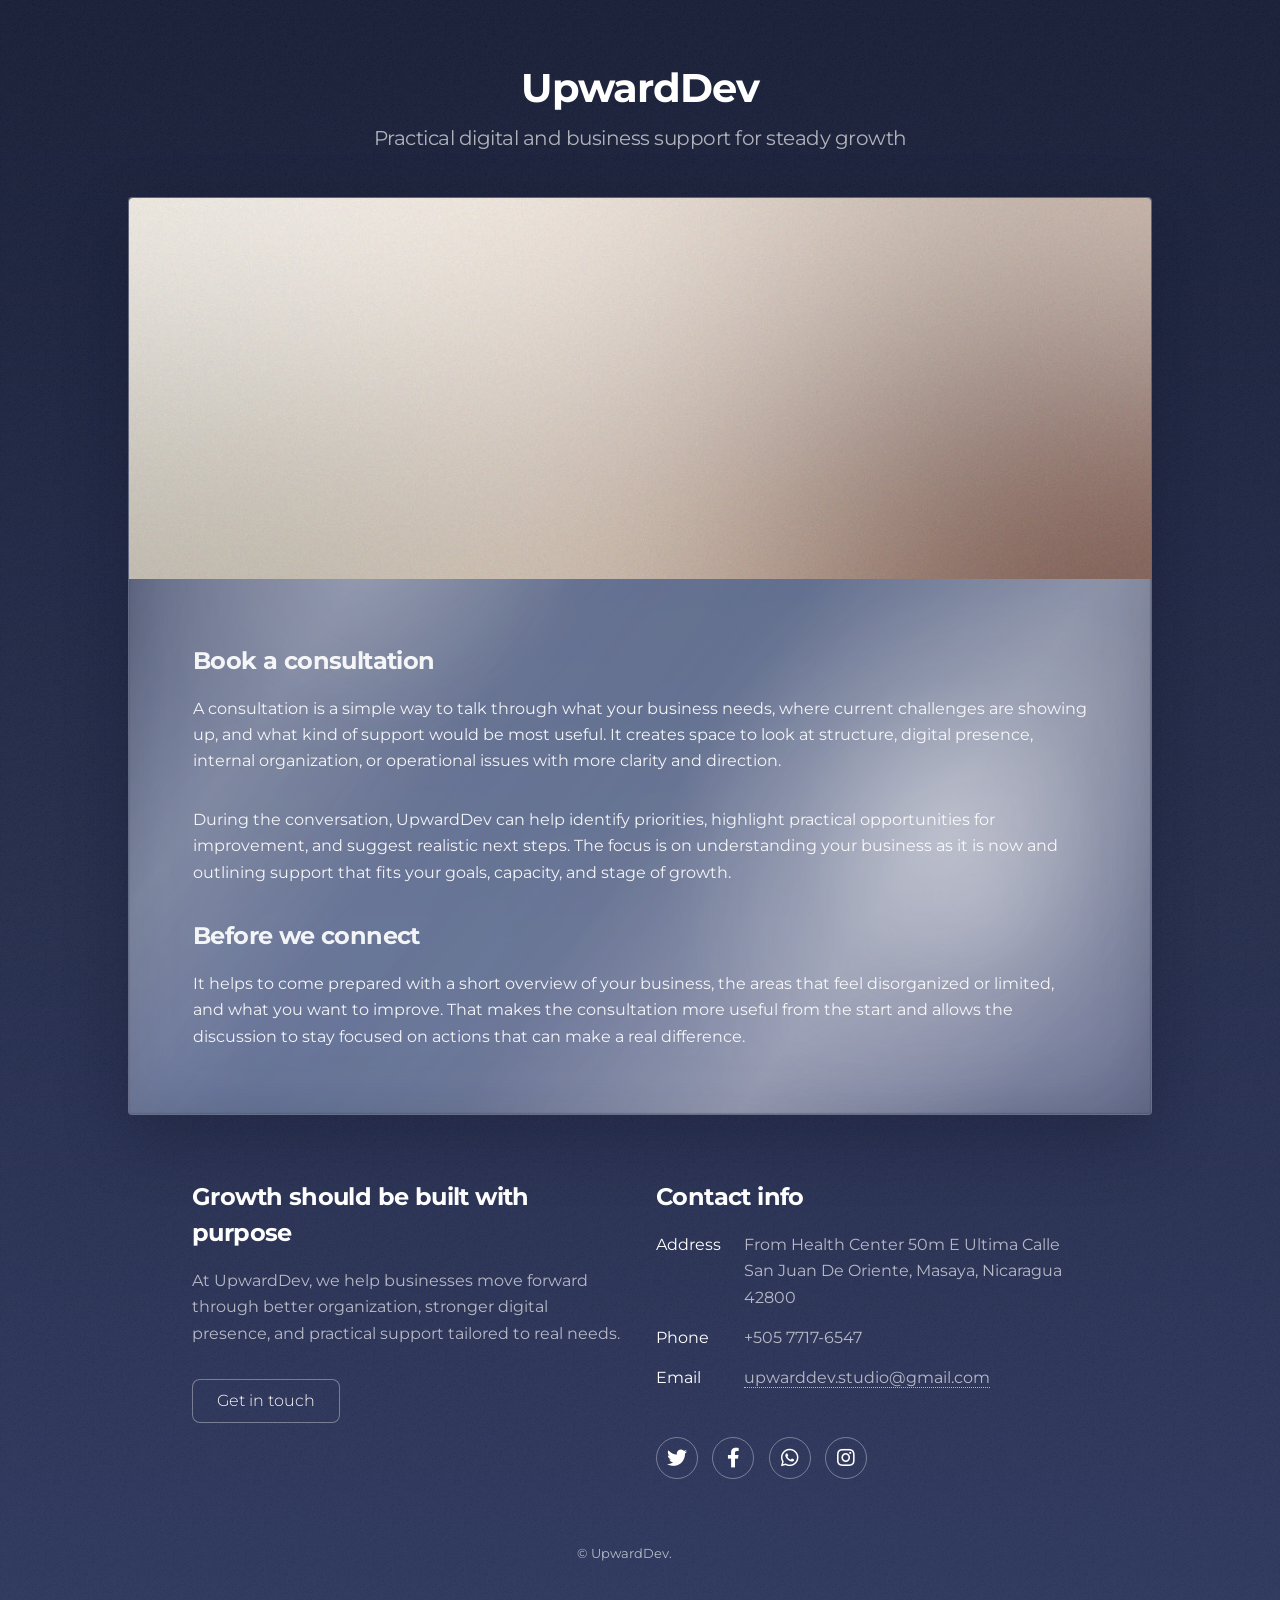
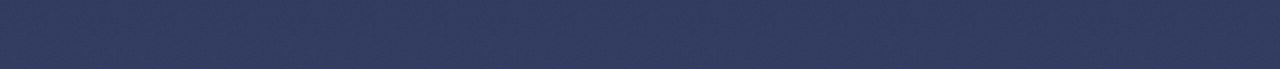
==== book-a-consultation.html @ eb5d8077 "Buttons" ====
<!DOCTYPE HTML>
<!--
	Stellar by HTML5 UP
	html5up.net | @ajlkn
	Free for personal and commercial use under the CCA 3.0 license (html5up.net/license)
-->
<html>
	<head>
		<title>Book A Consultation | UpwardDev</title>
		<meta charset="utf-8" />
		<meta name="viewport" content="width=device-width, initial-scale=1, user-scalable=no" />
		<link rel="preconnect" href="https://fonts.googleapis.com" />
		<link rel="preconnect" href="https://fonts.gstatic.com" crossorigin />
		<link href="https://fonts.googleapis.com/css2?family=Montserrat:wght@400;700&display=swap" rel="stylesheet" />
		<link rel="stylesheet" href="assets/css/main.css" />
		<noscript><link rel="stylesheet" href="assets/css/noscript.css" /></noscript>
	</head>
	<body class="is-preload">

		<!-- Wrapper -->
			<div id="wrapper">

				<!-- Header -->
					<header id="header">
						<h1>UpwardDev</h1>
						<p>Practical digital and business support for steady growth</p>
					</header>

				<!-- Main -->
					<div id="main">

						<!-- Content -->
							<section id="content" class="main">
								<span class="image main"><img src="images/pic04.jpg" alt="" /></span>
								<h2>Book a consultation</h2>
								<p>A consultation is a simple way to talk through what your business needs, where current challenges are showing up, and what kind of support would be most useful. It creates space to look at structure, digital presence, internal organization, or operational issues with more clarity and direction.</p>
								<p>During the conversation, UpwardDev can help identify priorities, highlight practical opportunities for improvement, and suggest realistic next steps. The focus is on understanding your business as it is now and outlining support that fits your goals, capacity, and stage of growth.</p>
								<h2>Before we connect</h2>
								<p>It helps to come prepared with a short overview of your business, the areas that feel disorganized or limited, and what you want to improve. That makes the consultation more useful from the start and allows the discussion to stay focused on actions that can make a real difference.</p>
							</section>

					</div>

				<!-- Footer -->
					<footer id="footer">
						<section>
							<h2>Growth should be built with purpose</h2>
							<p>At UpwardDev, we help businesses move forward through better organization, stronger digital presence, and practical support tailored to real needs.</p>
							<ul class="actions">
								<li><a href="mailto:upwarddev.studio@gmail.com?body=Hi%2C%20I%20am%20interested%20in%20getting%20help%20from%20you.%20Can%20you%20give%20me%20more%20information%2C%20so%20we%20can%20schedule%20a%20meeting%3F" class="button">Get in touch</a></li>
							</ul>
						</section>
						<section>
							<h2>Contact info</h2>
							<dl class="alt">
								<dt>Address</dt>
								<dd>From Health Center 50m E Ultima Calle San Juan De Oriente, Masaya, Nicaragua 42800</dd>
								<dt>Phone</dt>
								<dd>+505 7717-6547</dd>
								<dt>Email</dt>
								<dd><a href="mailto:upwarddev.studio@gmail.com">upwarddev.studio@gmail.com</a></dd>
							</dl>
							<ul class="icons">
								<li><a href="#" class="icon brands fa-twitter alt"><span class="label">Twitter</span></a></li>
								<li><a href="https://www.facebook.com/profile.php?id=61580762204802" class="icon brands fa-facebook-f alt"><span class="label">Facebook</span></a></li>
								<li><a href="https://wa.me/50577176547" class="icon brands fa-whatsapp alt"><span class="label">WhatsApp</span></a></li>
								<li><a href="#" class="icon brands fa-instagram alt"><span class="label">Instagram</span></a></li>
							</ul>
						</section>
						<p class="copyright">&copy; UpwardDev.</p>
					</footer>

			</div>

		<!-- Scripts -->
			<script src="assets/js/jquery.min.js"></script>
			<script src="assets/js/jquery.scrollex.min.js"></script>
			<script src="assets/js/jquery.scrolly.min.js"></script>
			<script src="assets/js/browser.min.js"></script>
			<script src="assets/js/breakpoints.min.js"></script>
			<script src="assets/js/util.js"></script>
			<script src="assets/js/main.js"></script>

	</body>
</html>
---- assets/css/main.css ----
@import url(fontawesome-all.min.css);
@import 'https://fonts.googleapis.com/css?family=Source+Sans+Pro:300,400';

/*
	Stellar by HTML5 UP
	html5up.net | @ajlkn
	Free for personal and commercial use under the CCA 3.0 license (html5up.net/license)
*/

html, body, div, span, applet, object,
iframe, h1, h2, h3, h4, h5, h6, p, blockquote,
pre, a, abbr, acronym, address, big, cite,
code, del, dfn, em, img, ins, kbd, q, s, samp,
small, strike, strong, sub, sup, tt, var, b,
u, i, center, dl, dt, dd, ol, ul, li, fieldset,
form, label, legend, table, caption, tbody,
tfoot, thead, tr, th, td, article, aside,
canvas, details, embed, figure, figcaption,
footer, header, hgroup, menu, nav, output, ruby,
section, summary, time, mark, audio, video {
	margin: 0;
	padding: 0;
	border: 0;
	font-size: 100%;
	font: inherit;
	vertical-align: baseline;}

article, aside, details, figcaption, figure,
footer, header, hgroup, menu, nav, section {
	display: block;}

body {
	line-height: 1;
}

ol, ul {
	list-style: none;
}

blockquote, q {
	quotes: none;
}

	blockquote:before, blockquote:after, q:before, q:after {
		content: '';
		content: none;
	}

table {
	border-collapse: collapse;
	border-spacing: 0;
}

body {
	-webkit-text-size-adjust: none;
}

mark {
	background-color: transparent;
	color: inherit;
}

input::-moz-focus-inner {
	border: 0;
	padding: 0;
}

input, select, textarea {
	-moz-appearance: none;
	-webkit-appearance: none;
	-ms-appearance: none;
	appearance: none;
}

/* Basic */

	@-ms-viewport {
		width: device-width;
	}

	body {
		-ms-overflow-style: scrollbar;
	}

	@media screen and (max-width: 480px) {

		html, body {
			min-width: 320px;
		}

	}

	html {
		box-sizing: border-box;
	}

	*, *:before, *:after {
		box-sizing: inherit;
	}

	body {
		background-color: #1A1F36;
		background-image: -moz-linear-gradient(rgba(0, 0, 0, 0.02), rgba(0, 0, 0, 0.02)), url("images/overlay.png"), -moz-linear-gradient(180deg, #1A1F36 0%, #313a61 100%);
		background-image: -webkit-linear-gradient(rgba(0, 0, 0, 0.02), rgba(0, 0, 0, 0.02)), url("images/overlay.png"), -webkit-linear-gradient(180deg, #1A1F36 0%, #313a61 100%);
		background-image: -ms-linear-gradient(rgba(0, 0, 0, 0.02), rgba(0, 0, 0, 0.02)), url("images/overlay.png"), -ms-linear-gradient(180deg, #1A1F36 0%, #313a61 100%);
		background-image: linear-gradient(rgba(0, 0, 0, 0.02), rgba(0, 0, 0, 0.02)), url("images/overlay.png"), linear-gradient(180deg, #1A1F36 0%, #313a61 100%);
	}

		body.is-preload *, body.is-preload *:before, body.is-preload *:after {
			-moz-animation: none !important;
			-webkit-animation: none !important;
			-ms-animation: none !important;
			animation: none !important;
			-moz-transition: none !important;
			-webkit-transition: none !important;
			-ms-transition: none !important;
			transition: none !important;
		}

/* Type */

	body {
		background-color: #1A1F36;
		color: rgba(255, 255, 255, 0.65);
	}

	body, input, select, textarea {
		font-family: "Montserrat", Helvetica, sans-serif;
		font-size: 17pt;
		font-weight: 400;
		line-height: 1.65;
	}

		@media screen and (max-width: 1680px) {

			body, input, select, textarea {
				font-size: 14pt;
			}

		}

		@media screen and (max-width: 1280px) {

			body, input, select, textarea {
				font-size: 12pt;
			}

		}

		@media screen and (max-width: 360px) {

			body, input, select, textarea {
				font-size: 11pt;
			}

		}

	a {
		-moz-transition: color 0.2s ease, border-bottom 0.2s ease;
		-webkit-transition: color 0.2s ease, border-bottom 0.2s ease;
		-ms-transition: color 0.2s ease, border-bottom 0.2s ease;
		transition: color 0.2s ease, border-bottom 0.2s ease;
		text-decoration: none;
		border-bottom: dotted 1px;
		color: inherit;
	}

		a:hover {
			border-bottom-color: transparent;
		}

	strong, b {
		font-weight: 700;
	}

	em, i {
		font-style: italic;
	}

	p {
		margin: 0 0 2em 0;
	}

		p.content {
			-moz-columns: 20em 2;
			-webkit-columns: 20em 2;
			-ms-columns: 20em 2;
			columns: 20em 2;
			-moz-column-gap: 2em;
			-webkit-column-gap: 2em;
			-ms-column-gap: 2em;
			column-gap: 2em;
			text-align: justify;
		}

	h1, h2, h3, h4, h5, h6 {
		font-weight: 700;
		line-height: 1.5;
		margin: 0 0 0.7em 0;
		letter-spacing: -0.025em;
	}

		h1 a, h2 a, h3 a, h4 a, h5 a, h6 a {
			color: inherit;
			text-decoration: none;
		}

	h1 {
		font-size: 2.5em;
		line-height: 1.2;
	}

	h2 {
		font-size: 1.5em;
	}

	h3 {
		font-size: 1.25em;
	}

	h4 {
		font-size: 1.1em;
	}

	h5 {
		font-size: 0.9em;
	}

	h6 {
		font-size: 0.7em;
	}

	@media screen and (max-width: 736px) {

		h1 {
			font-size: 2em;
		}

	}

	sub {
		font-size: 0.8em;
		position: relative;
		top: 0.5em;
	}

	sup {
		font-size: 0.8em;
		position: relative;
		top: -0.5em;
	}

	blockquote {
		border-left: solid 4px;
		font-style: italic;
		margin: 0 0 2em 0;
		padding: 0.5em 0 0.5em 2em;
	}

	code {
		border-radius: 8px;
		border: solid 1px;
		font-family: "Courier New", monospace;
		font-size: 0.9em;
		margin: 0 0.25em;
		padding: 0.25em 0.65em;
	}

	pre {
		-webkit-overflow-scrolling: touch;
		font-family: "Courier New", monospace;
		font-size: 0.9em;
		margin: 0 0 2em 0;
	}

		pre code {
			display: block;
			line-height: 1.75;
			padding: 1em 1.5em;
			overflow-x: auto;
		}

	hr {
		border: 0;
		border-bottom: solid 1px;
		margin: 2em 0;
	}

		hr.major {
			margin: 3em 0;
		}

	.align-left {
		text-align: left;
	}

	.align-center {
		text-align: center;
	}

	.align-right {
		text-align: right;
	}

	input, select, textarea {
		color: #ffffff;
	}

	a:hover {
		color: #ffffff;
	}

	strong, b {
		color: #ffffff;
	}

	h1, h2, h3, h4, h5, h6 {
		color: #ffffff;
	}

	blockquote {
		border-left-color: rgba(255, 255, 255, 0.35);
	}

	code {
		background: rgba(255, 255, 255, 0.075);
		border-color: rgba(255, 255, 255, 0.35);
	}

	hr {
		border-bottom-color: rgba(255, 255, 255, 0.35);
	}

/* Row */

	.row {
		display: flex;
		flex-wrap: wrap;
		box-sizing: border-box;
		align-items: stretch;
	}

		.row > * {
			box-sizing: border-box;
		}

		.row.gtr-uniform > * > :last-child {
			margin-bottom: 0;
		}

		.row.aln-left {
			justify-content: flex-start;
		}

		.row.aln-center {
			justify-content: center;
		}

		.row.aln-right {
			justify-content: flex-end;
		}

		.row.aln-top {
			align-items: flex-start;
		}

		.row.aln-middle {
			align-items: center;
		}

		.row.aln-bottom {
			align-items: flex-end;
		}

		.row > .imp {
			order: -1;
		}

		.row > .col-1 {
			width: 8.33333%;
		}

		.row > .off-1 {
			margin-left: 8.33333%;
		}

		.row > .col-2 {
			width: 16.66667%;
		}

		.row > .off-2 {
			margin-left: 16.66667%;
		}

		.row > .col-3 {
			width: 25%;
		}

		.row > .off-3 {
			margin-left: 25%;
		}

		.row > .col-4 {
			width: 33.33333%;
		}

		.row > .off-4 {
			margin-left: 33.33333%;
		}

		.row > .col-5 {
			width: 41.66667%;
		}

		.row > .off-5 {
			margin-left: 41.66667%;
		}

		.row > .col-6 {
			width: 50%;
		}

		.row > .off-6 {
			margin-left: 50%;
		}

		.row > .col-7 {
			width: 58.33333%;
		}

		.row > .off-7 {
			margin-left: 58.33333%;
		}

		.row > .col-8 {
			width: 66.66667%;
		}

		.row > .off-8 {
			margin-left: 66.66667%;
		}

		.row > .col-9 {
			width: 75%;
		}

		.row > .off-9 {
			margin-left: 75%;
		}

		.row > .col-10 {
			width: 83.33333%;
		}

		.row > .off-10 {
			margin-left: 83.33333%;
		}

		.row > .col-11 {
			width: 91.66667%;
		}

		.row > .off-11 {
			margin-left: 91.66667%;
		}

		.row > .col-12 {
			width: 100%;
		}

		.row > .off-12 {
			margin-left: 100%;
		}

		.row.gtr-0 {
			margin-top: 0;
			margin-left: 0em;
		}

			.row.gtr-0 > * {
				padding: 0 0 0 0em;
			}

			.row.gtr-0.gtr-uniform {
				margin-top: 0em;
			}

				.row.gtr-0.gtr-uniform > * {
					padding-top: 0em;
				}

		.row.gtr-25 {
			margin-top: 0;
			margin-left: -0.375em;
		}

			.row.gtr-25 > * {
				padding: 0 0 0 0.375em;
			}

			.row.gtr-25.gtr-uniform {
				margin-top: -0.375em;
			}

				.row.gtr-25.gtr-uniform > * {
					padding-top: 0.375em;
				}

		.row.gtr-50 {
			margin-top: 0;
			margin-left: -0.75em;
		}

			.row.gtr-50 > * {
				padding: 0 0 0 0.75em;
			}

			.row.gtr-50.gtr-uniform {
				margin-top: -0.75em;
			}

				.row.gtr-50.gtr-uniform > * {
					padding-top: 0.75em;
				}

		.row {
			margin-top: 0;
			margin-left: -1.5em;
		}

			.row > * {
				padding: 0 0 0 1.5em;
			}

			.row.gtr-uniform {
				margin-top: -1.5em;
			}

				.row.gtr-uniform > * {
					padding-top: 1.5em;
				}

		.row.gtr-150 {
			margin-top: 0;
			margin-left: -2.25em;
		}

			.row.gtr-150 > * {
				padding: 0 0 0 2.25em;
			}

			.row.gtr-150.gtr-uniform {
				margin-top: -2.25em;
			}

				.row.gtr-150.gtr-uniform > * {
					padding-top: 2.25em;
				}

		.row.gtr-200 {
			margin-top: 0;
			margin-left: -3em;
		}

			.row.gtr-200 > * {
				padding: 0 0 0 3em;
			}

			.row.gtr-200.gtr-uniform {
				margin-top: -3em;
			}

				.row.gtr-200.gtr-uniform > * {
					padding-top: 3em;
				}

		@media screen and (max-width: 1680px) {

			.row {
				display: flex;
				flex-wrap: wrap;
				box-sizing: border-box;
				align-items: stretch;
			}

				.row > * {
					box-sizing: border-box;
				}

				.row.gtr-uniform > * > :last-child {
					margin-bottom: 0;
				}

				.row.aln-left {
					justify-content: flex-start;
				}

				.row.aln-center {
					justify-content: center;
				}

				.row.aln-right {
					justify-content: flex-end;
				}

				.row.aln-top {
					align-items: flex-start;
				}

				.row.aln-middle {
					align-items: center;
				}

				.row.aln-bottom {
					align-items: flex-end;
				}

				.row > .imp-xlarge {
					order: -1;
				}

				.row > .col-1-xlarge {
					width: 8.33333%;
				}

				.row > .off-1-xlarge {
					margin-left: 8.33333%;
				}

				.row > .col-2-xlarge {
					width: 16.66667%;
				}

				.row > .off-2-xlarge {
					margin-left: 16.66667%;
				}

				.row > .col-3-xlarge {
					width: 25%;
				}

				.row > .off-3-xlarge {
					margin-left: 25%;
				}

				.row > .col-4-xlarge {
					width: 33.33333%;
				}

				.row > .off-4-xlarge {
					margin-left: 33.33333%;
				}

				.row > .col-5-xlarge {
					width: 41.66667%;
				}

				.row > .off-5-xlarge {
					margin-left: 41.66667%;
				}

				.row > .col-6-xlarge {
					width: 50%;
				}

				.row > .off-6-xlarge {
					margin-left: 50%;
				}

				.row > .col-7-xlarge {
					width: 58.33333%;
				}

				.row > .off-7-xlarge {
					margin-left: 58.33333%;
				}

				.row > .col-8-xlarge {
					width: 66.66667%;
				}

				.row > .off-8-xlarge {
					margin-left: 66.66667%;
				}

				.row > .col-9-xlarge {
					width: 75%;
				}

				.row > .off-9-xlarge {
					margin-left: 75%;
				}

				.row > .col-10-xlarge {
					width: 83.33333%;
				}

				.row > .off-10-xlarge {
					margin-left: 83.33333%;
				}

				.row > .col-11-xlarge {
					width: 91.66667%;
				}

				.row > .off-11-xlarge {
					margin-left: 91.66667%;
				}

				.row > .col-12-xlarge {
					width: 100%;
				}

				.row > .off-12-xlarge {
					margin-left: 100%;
				}

				.row.gtr-0 {
					margin-top: 0;
					margin-left: 0em;
				}

					.row.gtr-0 > * {
						padding: 0 0 0 0em;
					}

					.row.gtr-0.gtr-uniform {
						margin-top: 0em;
					}

						.row.gtr-0.gtr-uniform > * {
							padding-top: 0em;
						}

				.row.gtr-25 {
					margin-top: 0;
					margin-left: -0.375em;
				}

					.row.gtr-25 > * {
						padding: 0 0 0 0.375em;
					}

					.row.gtr-25.gtr-uniform {
						margin-top: -0.375em;
					}

						.row.gtr-25.gtr-uniform > * {
							padding-top: 0.375em;
						}

				.row.gtr-50 {
					margin-top: 0;
					margin-left: -0.75em;
				}

					.row.gtr-50 > * {
						padding: 0 0 0 0.75em;
					}

					.row.gtr-50.gtr-uniform {
						margin-top: -0.75em;
					}

						.row.gtr-50.gtr-uniform > * {
							padding-top: 0.75em;
						}

				.row {
					margin-top: 0;
					margin-left: -1.5em;
				}

					.row > * {
						padding: 0 0 0 1.5em;
					}

					.row.gtr-uniform {
						margin-top: -1.5em;
					}

						.row.gtr-uniform > * {
							padding-top: 1.5em;
						}

				.row.gtr-150 {
					margin-top: 0;
					margin-left: -2.25em;
				}

					.row.gtr-150 > * {
						padding: 0 0 0 2.25em;
					}

					.row.gtr-150.gtr-uniform {
						margin-top: -2.25em;
					}

						.row.gtr-150.gtr-uniform > * {
							padding-top: 2.25em;
						}

				.row.gtr-200 {
					margin-top: 0;
					margin-left: -3em;
				}

					.row.gtr-200 > * {
						padding: 0 0 0 3em;
					}

					.row.gtr-200.gtr-uniform {
						margin-top: -3em;
					}

						.row.gtr-200.gtr-uniform > * {
							padding-top: 3em;
						}

		}

		@media screen and (max-width: 1280px) {

			.row {
				display: flex;
				flex-wrap: wrap;
				box-sizing: border-box;
				align-items: stretch;
			}

				.row > * {
					box-sizing: border-box;
				}

				.row.gtr-uniform > * > :last-child {
					margin-bottom: 0;
				}

				.row.aln-left {
					justify-content: flex-start;
				}

				.row.aln-center {
					justify-content: center;
				}

				.row.aln-right {
					justify-content: flex-end;
				}

				.row.aln-top {
					align-items: flex-start;
				}

				.row.aln-middle {
					align-items: center;
				}

				.row.aln-bottom {
					align-items: flex-end;
				}

				.row > .imp-large {
					order: -1;
				}

				.row > .col-1-large {
					width: 8.33333%;
				}

				.row > .off-1-large {
					margin-left: 8.33333%;
				}

				.row > .col-2-large {
					width: 16.66667%;
				}

				.row > .off-2-large {
					margin-left: 16.66667%;
				}

				.row > .col-3-large {
					width: 25%;
				}

				.row > .off-3-large {
					margin-left: 25%;
				}

				.row > .col-4-large {
					width: 33.33333%;
				}

				.row > .off-4-large {
					margin-left: 33.33333%;
				}

				.row > .col-5-large {
					width: 41.66667%;
				}

				.row > .off-5-large {
					margin-left: 41.66667%;
				}

				.row > .col-6-large {
					width: 50%;
				}

				.row > .off-6-large {
					margin-left: 50%;
				}

				.row > .col-7-large {
					width: 58.33333%;
				}

				.row > .off-7-large {
					margin-left: 58.33333%;
				}

				.row > .col-8-large {
					width: 66.66667%;
				}

				.row > .off-8-large {
					margin-left: 66.66667%;
				}

				.row > .col-9-large {
					width: 75%;
				}

				.row > .off-9-large {
					margin-left: 75%;
				}

				.row > .col-10-large {
					width: 83.33333%;
				}

				.row > .off-10-large {
					margin-left: 83.33333%;
				}

				.row > .col-11-large {
					width: 91.66667%;
				}

				.row > .off-11-large {
					margin-left: 91.66667%;
				}

				.row > .col-12-large {
					width: 100%;
				}

				.row > .off-12-large {
					margin-left: 100%;
				}

				.row.gtr-0 {
					margin-top: 0;
					margin-left: 0em;
				}

					.row.gtr-0 > * {
						padding: 0 0 0 0em;
					}

					.row.gtr-0.gtr-uniform {
						margin-top: 0em;
					}

						.row.gtr-0.gtr-uniform > * {
							padding-top: 0em;
						}

				.row.gtr-25 {
					margin-top: 0;
					margin-left: -0.375em;
				}

					.row.gtr-25 > * {
						padding: 0 0 0 0.375em;
					}

					.row.gtr-25.gtr-uniform {
						margin-top: -0.375em;
					}

						.row.gtr-25.gtr-uniform > * {
							padding-top: 0.375em;
						}

				.row.gtr-50 {
					margin-top: 0;
					margin-left: -0.75em;
				}

					.row.gtr-50 > * {
						padding: 0 0 0 0.75em;
					}

					.row.gtr-50.gtr-uniform {
						margin-top: -0.75em;
					}

						.row.gtr-50.gtr-uniform > * {
							padding-top: 0.75em;
						}

				.row {
					margin-top: 0;
					margin-left: -1.5em;
				}

					.row > * {
						padding: 0 0 0 1.5em;
					}

					.row.gtr-uniform {
						margin-top: -1.5em;
					}

						.row.gtr-uniform > * {
							padding-top: 1.5em;
						}

				.row.gtr-150 {
					margin-top: 0;
					margin-left: -2.25em;
				}

					.row.gtr-150 > * {
						padding: 0 0 0 2.25em;
					}

					.row.gtr-150.gtr-uniform {
						margin-top: -2.25em;
					}

						.row.gtr-150.gtr-uniform > * {
							padding-top: 2.25em;
						}

				.row.gtr-200 {
					margin-top: 0;
					margin-left: -3em;
				}

					.row.gtr-200 > * {
						padding: 0 0 0 3em;
					}

					.row.gtr-200.gtr-uniform {
						margin-top: -3em;
					}

						.row.gtr-200.gtr-uniform > * {
							padding-top: 3em;
						}

		}

		@media screen and (max-width: 980px) {

			.row {
				display: flex;
				flex-wrap: wrap;
				box-sizing: border-box;
				align-items: stretch;
			}

				.row > * {
					box-sizing: border-box;
				}

				.row.gtr-uniform > * > :last-child {
					margin-bottom: 0;
				}

				.row.aln-left {
					justify-content: flex-start;
				}

				.row.aln-center {
					justify-content: center;
				}

				.row.aln-right {
					justify-content: flex-end;
				}

				.row.aln-top {
					align-items: flex-start;
				}

				.row.aln-middle {
					align-items: center;
				}

				.row.aln-bottom {
					align-items: flex-end;
				}

				.row > .imp-medium {
					order: -1;
				}

				.row > .col-1-medium {
					width: 8.33333%;
				}

				.row > .off-1-medium {
					margin-left: 8.33333%;
				}

				.row > .col-2-medium {
					width: 16.66667%;
				}

				.row > .off-2-medium {
					margin-left: 16.66667%;
				}

				.row > .col-3-medium {
					width: 25%;
				}

				.row > .off-3-medium {
					margin-left: 25%;
				}

				.row > .col-4-medium {
					width: 33.33333%;
				}

				.row > .off-4-medium {
					margin-left: 33.33333%;
				}

				.row > .col-5-medium {
					width: 41.66667%;
				}

				.row > .off-5-medium {
					margin-left: 41.66667%;
				}

				.row > .col-6-medium {
					width: 50%;
				}

				.row > .off-6-medium {
					margin-left: 50%;
				}

				.row > .col-7-medium {
					width: 58.33333%;
				}

				.row > .off-7-medium {
					margin-left: 58.33333%;
				}

				.row > .col-8-medium {
					width: 66.66667%;
				}

				.row > .off-8-medium {
					margin-left: 66.66667%;
				}

				.row > .col-9-medium {
					width: 75%;
				}

				.row > .off-9-medium {
					margin-left: 75%;
				}

				.row > .col-10-medium {
					width: 83.33333%;
				}

				.row > .off-10-medium {
					margin-left: 83.33333%;
				}

				.row > .col-11-medium {
					width: 91.66667%;
				}

				.row > .off-11-medium {
					margin-left: 91.66667%;
				}

				.row > .col-12-medium {
					width: 100%;
				}

				.row > .off-12-medium {
					margin-left: 100%;
				}

				.row.gtr-0 {
					margin-top: 0;
					margin-left: 0em;
				}

					.row.gtr-0 > * {
						padding: 0 0 0 0em;
					}

					.row.gtr-0.gtr-uniform {
						margin-top: 0em;
					}

						.row.gtr-0.gtr-uniform > * {
							padding-top: 0em;
						}

				.row.gtr-25 {
					margin-top: 0;
					margin-left: -0.375em;
				}

					.row.gtr-25 > * {
						padding: 0 0 0 0.375em;
					}

					.row.gtr-25.gtr-uniform {
						margin-top: -0.375em;
					}

						.row.gtr-25.gtr-uniform > * {
							padding-top: 0.375em;
						}

				.row.gtr-50 {
					margin-top: 0;
					margin-left: -0.75em;
				}

					.row.gtr-50 > * {
						padding: 0 0 0 0.75em;
					}

					.row.gtr-50.gtr-uniform {
						margin-top: -0.75em;
					}

						.row.gtr-50.gtr-uniform > * {
							padding-top: 0.75em;
						}

				.row {
					margin-top: 0;
					margin-left: -1.5em;
				}

					.row > * {
						padding: 0 0 0 1.5em;
					}

					.row.gtr-uniform {
						margin-top: -1.5em;
					}

						.row.gtr-uniform > * {
							padding-top: 1.5em;
						}

				.row.gtr-150 {
					margin-top: 0;
					margin-left: -2.25em;
				}

					.row.gtr-150 > * {
						padding: 0 0 0 2.25em;
					}

					.row.gtr-150.gtr-uniform {
						margin-top: -2.25em;
					}

						.row.gtr-150.gtr-uniform > * {
							padding-top: 2.25em;
						}

				.row.gtr-200 {
					margin-top: 0;
					margin-left: -3em;
				}

					.row.gtr-200 > * {
						padding: 0 0 0 3em;
					}

					.row.gtr-200.gtr-uniform {
						margin-top: -3em;
					}

						.row.gtr-200.gtr-uniform > * {
							padding-top: 3em;
						}

		}

		@media screen and (max-width: 736px) {

			.row {
				display: flex;
				flex-wrap: wrap;
				box-sizing: border-box;
				align-items: stretch;
			}

				.row > * {
					box-sizing: border-box;
				}

				.row.gtr-uniform > * > :last-child {
					margin-bottom: 0;
				}

				.row.aln-left {
					justify-content: flex-start;
				}

				.row.aln-center {
					justify-content: center;
				}

				.row.aln-right {
					justify-content: flex-end;
				}

				.row.aln-top {
					align-items: flex-start;
				}

				.row.aln-middle {
					align-items: center;
				}

				.row.aln-bottom {
					align-items: flex-end;
				}

				.row > .imp-small {
					order: -1;
				}

				.row > .col-1-small {
					width: 8.33333%;
				}

				.row > .off-1-small {
					margin-left: 8.33333%;
				}

				.row > .col-2-small {
					width: 16.66667%;
				}

				.row > .off-2-small {
					margin-left: 16.66667%;
				}

				.row > .col-3-small {
					width: 25%;
				}

				.row > .off-3-small {
					margin-left: 25%;
				}

				.row > .col-4-small {
					width: 33.33333%;
				}

				.row > .off-4-small {
					margin-left: 33.33333%;
				}

				.row > .col-5-small {
					width: 41.66667%;
				}

				.row > .off-5-small {
					margin-left: 41.66667%;
				}

				.row > .col-6-small {
					width: 50%;
				}

				.row > .off-6-small {
					margin-left: 50%;
				}

				.row > .col-7-small {
					width: 58.33333%;
				}

				.row > .off-7-small {
					margin-left: 58.33333%;
				}

				.row > .col-8-small {
					width: 66.66667%;
				}

				.row > .off-8-small {
					margin-left: 66.66667%;
				}

				.row > .col-9-small {
					width: 75%;
				}

				.row > .off-9-small {
					margin-left: 75%;
				}

				.row > .col-10-small {
					width: 83.33333%;
				}

				.row > .off-10-small {
					margin-left: 83.33333%;
				}

				.row > .col-11-small {
					width: 91.66667%;
				}

				.row > .off-11-small {
					margin-left: 91.66667%;
				}

				.row > .col-12-small {
					width: 100%;
				}

				.row > .off-12-small {
					margin-left: 100%;
				}

				.row.gtr-0 {
					margin-top: 0;
					margin-left: 0em;
				}

					.row.gtr-0 > * {
						padding: 0 0 0 0em;
					}

					.row.gtr-0.gtr-uniform {
						margin-top: 0em;
					}

						.row.gtr-0.gtr-uniform > * {
							padding-top: 0em;
						}

				.row.gtr-25 {
					margin-top: 0;
					margin-left: -0.25em;
				}

					.row.gtr-25 > * {
						padding: 0 0 0 0.25em;
					}

					.row.gtr-25.gtr-uniform {
						margin-top: -0.25em;
					}

						.row.gtr-25.gtr-uniform > * {
							padding-top: 0.25em;
						}

				.row.gtr-50 {
					margin-top: 0;
					margin-left: -0.5em;
				}

					.row.gtr-50 > * {
						padding: 0 0 0 0.5em;
					}

					.row.gtr-50.gtr-uniform {
						margin-top: -0.5em;
					}

						.row.gtr-50.gtr-uniform > * {
							padding-top: 0.5em;
						}

				.row {
					margin-top: 0;
					margin-left: -1em;
				}

					.row > * {
						padding: 0 0 0 1em;
					}

					.row.gtr-uniform {
						margin-top: -1em;
					}

						.row.gtr-uniform > * {
							padding-top: 1em;
						}

				.row.gtr-150 {
					margin-top: 0;
					margin-left: -1.5em;
				}

					.row.gtr-150 > * {
						padding: 0 0 0 1.5em;
					}

					.row.gtr-150.gtr-uniform {
						margin-top: -1.5em;
					}

						.row.gtr-150.gtr-uniform > * {
							padding-top: 1.5em;
						}

				.row.gtr-200 {
					margin-top: 0;
					margin-left: -2em;
				}

					.row.gtr-200 > * {
						padding: 0 0 0 2em;
					}

					.row.gtr-200.gtr-uniform {
						margin-top: -2em;
					}

						.row.gtr-200.gtr-uniform > * {
							padding-top: 2em;
						}

		}

		@media screen and (max-width: 480px) {

			.row {
				display: flex;
				flex-wrap: wrap;
				box-sizing: border-box;
				align-items: stretch;
			}

				.row > * {
					box-sizing: border-box;
				}

				.row.gtr-uniform > * > :last-child {
					margin-bottom: 0;
				}

				.row.aln-left {
					justify-content: flex-start;
				}

				.row.aln-center {
					justify-content: center;
				}

				.row.aln-right {
					justify-content: flex-end;
				}

				.row.aln-top {
					align-items: flex-start;
				}

				.row.aln-middle {
					align-items: center;
				}

				.row.aln-bottom {
					align-items: flex-end;
				}

				.row > .imp-xsmall {
					order: -1;
				}

				.row > .col-1-xsmall {
					width: 8.33333%;
				}

				.row > .off-1-xsmall {
					margin-left: 8.33333%;
				}

				.row > .col-2-xsmall {
					width: 16.66667%;
				}

				.row > .off-2-xsmall {
					margin-left: 16.66667%;
				}

				.row > .col-3-xsmall {
					width: 25%;
				}

				.row > .off-3-xsmall {
					margin-left: 25%;
				}

				.row > .col-4-xsmall {
					width: 33.33333%;
				}

				.row > .off-4-xsmall {
					margin-left: 33.33333%;
				}

				.row > .col-5-xsmall {
					width: 41.66667%;
				}

				.row > .off-5-xsmall {
					margin-left: 41.66667%;
				}

				.row > .col-6-xsmall {
					width: 50%;
				}

				.row > .off-6-xsmall {
					margin-left: 50%;
				}

				.row > .col-7-xsmall {
					width: 58.33333%;
				}

				.row > .off-7-xsmall {
					margin-left: 58.33333%;
				}

				.row > .col-8-xsmall {
					width: 66.66667%;
				}

				.row > .off-8-xsmall {
					margin-left: 66.66667%;
				}

				.row > .col-9-xsmall {
					width: 75%;
				}

				.row > .off-9-xsmall {
					margin-left: 75%;
				}

				.row > .col-10-xsmall {
					width: 83.33333%;
				}

				.row > .off-10-xsmall {
					margin-left: 83.33333%;
				}

				.row > .col-11-xsmall {
					width: 91.66667%;
				}

				.row > .off-11-xsmall {
					margin-left: 91.66667%;
				}

				.row > .col-12-xsmall {
					width: 100%;
				}

				.row > .off-12-xsmall {
					margin-left: 100%;
				}

				.row.gtr-0 {
					margin-top: 0;
					margin-left: 0em;
				}

					.row.gtr-0 > * {
						padding: 0 0 0 0em;
					}

					.row.gtr-0.gtr-uniform {
						margin-top: 0em;
					}

						.row.gtr-0.gtr-uniform > * {
							padding-top: 0em;
						}

				.row.gtr-25 {
					margin-top: 0;
					margin-left: -0.3125em;
				}

					.row.gtr-25 > * {
						padding: 0 0 0 0.3125em;
					}

					.row.gtr-25.gtr-uniform {
						margin-top: -0.3125em;
					}

						.row.gtr-25.gtr-uniform > * {
							padding-top: 0.3125em;
						}

				.row.gtr-50 {
					margin-top: 0;
					margin-left: -0.625em;
				}

					.row.gtr-50 > * {
						padding: 0 0 0 0.625em;
					}

					.row.gtr-50.gtr-uniform {
						margin-top: -0.625em;
					}

						.row.gtr-50.gtr-uniform > * {
							padding-top: 0.625em;
						}

				.row {
					margin-top: 0;
					margin-left: -1.25em;
				}

					.row > * {
						padding: 0 0 0 1.25em;
					}

					.row.gtr-uniform {
						margin-top: -1.25em;
					}

						.row.gtr-uniform > * {
							padding-top: 1.25em;
						}

				.row.gtr-150 {
					margin-top: 0;
					margin-left: -1.875em;
				}

					.row.gtr-150 > * {
						padding: 0 0 0 1.875em;
					}

					.row.gtr-150.gtr-uniform {
						margin-top: -1.875em;
					}

						.row.gtr-150.gtr-uniform > * {
							padding-top: 1.875em;
						}

				.row.gtr-200 {
					margin-top: 0;
					margin-left: -2.5em;
				}

					.row.gtr-200 > * {
						padding: 0 0 0 2.5em;
					}

					.row.gtr-200.gtr-uniform {
						margin-top: -2.5em;
					}

						.row.gtr-200.gtr-uniform > * {
							padding-top: 2.5em;
						}

		}

/* Box */

	.box {
		border-radius: 8px;
		border: solid;
		margin-bottom: 2em;
		padding: 1.5em;
	}

		.box > :last-child,
		.box > :last-child > :last-child,
		.box > :last-child > :last-child > :last-child {
			margin-bottom: 0;
		}

		.box.alt {
			border: 0;
			border-radius: 0;
			padding: 0;
		}

	.box {
		border-color: rgba(255, 255, 255, 0.35);
	}

/* Button */

	input[type="submit"],
	input[type="reset"],
	input[type="button"],
	button,
	.button {
		-moz-appearance: none;
		-webkit-appearance: none;
		-ms-appearance: none;
		appearance: none;
		-moz-transition: background-color 0.2s ease-in-out, color 0.2s ease-in-out;
		-webkit-transition: background-color 0.2s ease-in-out, color 0.2s ease-in-out;
		-ms-transition: background-color 0.2s ease-in-out, color 0.2s ease-in-out;
		transition: background-color 0.2s ease-in-out, color 0.2s ease-in-out;
		border-radius: 8px;
		border: 0;
		cursor: pointer;
		display: inline-block;
		font-weight: 300;
		height: 2.75em;
		line-height: 2.75em;
		min-width: 9.25em;
		padding: 0 1.5em;
		text-align: center;
		text-decoration: none;
		white-space: nowrap;
	}

		input[type="submit"].icon,
		input[type="reset"].icon,
		input[type="button"].icon,
		button.icon,
		.button.icon {
			padding-left: 1.35em;
		}

			input[type="submit"].icon:before,
			input[type="reset"].icon:before,
			input[type="button"].icon:before,
			button.icon:before,
			.button.icon:before {
				margin-right: 0.5em;
			}

		input[type="submit"].fit,
		input[type="reset"].fit,
		input[type="button"].fit,
		button.fit,
		.button.fit {
			width: 100%;
		}

		input[type="submit"].small,
		input[type="reset"].small,
		input[type="button"].small,
		button.small,
		.button.small {
			font-size: 0.8em;
		}

		input[type="submit"].large,
		input[type="reset"].large,
		input[type="button"].large,
		button.large,
		.button.large {
			font-size: 1.35em;
		}

		input[type="submit"].disabled, input[type="submit"]:disabled,
		input[type="reset"].disabled,
		input[type="reset"]:disabled,
		input[type="button"].disabled,
		input[type="button"]:disabled,
		button.disabled,
		button:disabled,
		.button.disabled,
		.button:disabled {
			pointer-events: none;
			opacity: 0.25;
		}

		@media screen and (max-width: 736px) {

			input[type="submit"],
			input[type="reset"],
			input[type="button"],
			button,
			.button {
				min-width: 0;
			}

		}

	input[type="submit"],
	input[type="reset"],
	input[type="button"],
	button,
	.button {
		background-color: transparent;
		box-shadow: inset 0 0 0 1px rgba(255, 255, 255, 0.35);
		color: #ffffff !important;
	}

		input[type="submit"]:hover,
		input[type="reset"]:hover,
		input[type="button"]:hover,
		button:hover,
		.button:hover {
			background-color: rgba(255, 255, 255, 0.075);
		}

		input[type="submit"]:active,
		input[type="reset"]:active,
		input[type="button"]:active,
		button:active,
		.button:active {
			background-color: rgba(255, 255, 255, 0.2);
		}

		input[type="submit"].icon:before,
		input[type="reset"].icon:before,
		input[type="button"].icon:before,
		button.icon:before,
		.button.icon:before {
			color: rgba(255, 255, 255, 0.5);
		}

		input[type="submit"].primary,
		input[type="reset"].primary,
		input[type="button"].primary,
		button.primary,
		.button.primary {
			background-color: #8cc9f0;
			color: #ffffff !important;
			box-shadow: none;
		}

			input[type="submit"].primary:hover,
			input[type="reset"].primary:hover,
			input[type="button"].primary:hover,
			button.primary:hover,
			.button.primary:hover {
				background-color: #9acff2;
			}

			input[type="submit"].primary:active,
			input[type="reset"].primary:active,
			input[type="button"].primary:active,
			button.primary:active,
			.button.primary:active {
				background-color: #7ec3ee;
			}

			input[type="submit"].primary.icon:before,
			input[type="reset"].primary.icon:before,
			input[type="button"].primary.icon:before,
			button.primary.icon:before,
			.button.primary.icon:before {
				color: #ffffff !important;
			}

/* Form */

	form {
		margin: 0 0 2em 0;
	}

	label {
		display: block;
		font-size: 0.9em;
		font-weight: 400;
		margin: 0 0 1em 0;
	}

	input[type="text"],
	input[type="password"],
	input[type="email"],
	select,
	textarea {
		-moz-appearance: none;
		-webkit-appearance: none;
		-ms-appearance: none;
		appearance: none;
		border-radius: 8px;
		border: solid 1px;
		color: inherit;
		display: block;
		outline: 0;
		padding: 0 1em;
		text-decoration: none;
		width: 100%;
	}

		input[type="text"]:invalid,
		input[type="password"]:invalid,
		input[type="email"]:invalid,
		select:invalid,
		textarea:invalid {
			box-shadow: none;
		}

	select {
		background-size: 1.25rem;
		background-repeat: no-repeat;
		background-position: calc(100% - 1rem) center;
		height: 2.75em;
		padding-right: 2.75em;
		text-overflow: ellipsis;
	}

		select:focus::-ms-value {
			background-color: transparent;
		}

		select::-ms-expand {
			display: none;
		}

	input[type="text"],
	input[type="password"],
	input[type="email"],
	select {
		height: 2.75em;
	}

	textarea {
		padding: 0.75em 1em;
	}

	input[type="checkbox"],
	input[type="radio"] {
		-moz-appearance: none;
		-webkit-appearance: none;
		-ms-appearance: none;
		appearance: none;
		display: block;
		float: left;
		margin-right: -2em;
		opacity: 0;
		width: 1em;
		z-index: -1;
	}

		input[type="checkbox"] + label,
		input[type="radio"] + label {
			text-decoration: none;
			cursor: pointer;
			display: inline-block;
			font-size: 1em;
			font-weight: 300;
			padding-left: 2.4em;
			padding-right: 0.75em;
			position: relative;
		}

			input[type="checkbox"] + label:before,
			input[type="radio"] + label:before {
				-moz-osx-font-smoothing: grayscale;
				-webkit-font-smoothing: antialiased;
				display: inline-block;
				font-style: normal;
				font-variant: normal;
				text-rendering: auto;
				line-height: 1;
				text-transform: none !important;
				font-family: 'Font Awesome 5 Free';
				font-weight: 900;
			}

			input[type="checkbox"] + label:before,
			input[type="radio"] + label:before {
				border-radius: 8px;
				border: solid 1px;
				content: '';
				display: inline-block;
				font-size: 0.8em;
				height: 2.0625em;
				left: 0;
				line-height: 2.0625em;
				position: absolute;
				text-align: center;
				top: 0;
				width: 2.0625em;
			}

		input[type="checkbox"]:checked + label:before,
		input[type="radio"]:checked + label:before {
			content: '\f00c';
		}

	input[type="checkbox"] + label:before {
		border-radius: 8px;
	}

	input[type="radio"] + label:before {
		border-radius: 100%;
	}

	::-webkit-input-placeholder {
		opacity: 1.0;
	}

	:-moz-placeholder {
		opacity: 1.0;
	}

	::-moz-placeholder {
		opacity: 1.0;
	}

	:-ms-input-placeholder {
		opacity: 1.0;
	}

	label {
		color: #ffffff;
	}

	input[type="text"],
	input[type="password"],
	input[type="email"],
	select,
	textarea {
		background-color: rgba(255, 255, 255, 0.075);
		border-color: rgba(255, 255, 255, 0.35);
	}

		input[type="text"]:focus,
		input[type="password"]:focus,
		input[type="email"]:focus,
		select:focus,
		textarea:focus {
			border-color: #8cc9f0;
			box-shadow: 0 0 0 1px #8cc9f0;
		}

	select {
		background-image: url("data:image/svg+xml;charset=utf8,%3Csvg xmlns='http://www.w3.org/2000/svg' width='40' height='40' preserveAspectRatio='none' viewBox='0 0 40 40'%3E%3Cpath d='M9.4,12.3l10.4,10.4l10.4-10.4c0.2-0.2,0.5-0.4,0.9-0.4c0.3,0,0.6,0.1,0.9,0.4l3.3,3.3c0.2,0.2,0.4,0.5,0.4,0.9 c0,0.4-0.1,0.6-0.4,0.9L20.7,31.9c-0.2,0.2-0.5,0.4-0.9,0.4c-0.3,0-0.6-0.1-0.9-0.4L4.3,17.3c-0.2-0.2-0.4-0.5-0.4-0.9 c0-0.4,0.1-0.6,0.4-0.9l3.3-3.3c0.2-0.2,0.5-0.4,0.9-0.4S9.1,12.1,9.4,12.3z' fill='rgba(255, 255, 255, 0.35)' /%3E%3C/svg%3E");
	}

		select option {
			color: #ffffff;
			background: #935d8c;
		}

	input[type="checkbox"] + label,
	input[type="radio"] + label {
		color: rgba(255, 255, 255, 0.65);
	}

		input[type="checkbox"] + label:before,
		input[type="radio"] + label:before {
			background: rgba(255, 255, 255, 0.075);
			border-color: rgba(255, 255, 255, 0.35);
		}

	input[type="checkbox"]:checked + label:before,
	input[type="radio"]:checked + label:before {
		background-color: #ffffff;
		border-color: #ffffff;
		color: #935d8c;
	}

	input[type="checkbox"]:focus + label:before,
	input[type="radio"]:focus + label:before {
		border-color: #8cc9f0;
		box-shadow: 0 0 0 1px #8cc9f0;
	}

	::-webkit-input-placeholder {
		color: rgba(255, 255, 255, 0.5) !important;
	}

	:-moz-placeholder {
		color: rgba(255, 255, 255, 0.5) !important;
	}

	::-moz-placeholder {
		color: rgba(255, 255, 255, 0.5) !important;
	}

	:-ms-input-placeholder {
		color: rgba(255, 255, 255, 0.5) !important;
	}

	.formerize-placeholder {
		color: rgba(255, 255, 255, 0.5) !important;
	}

/* Icon */

	.icon {
		text-decoration: none;
		-moz-transition: background-color 0.2s ease-in-out, color 0.2s ease-in-out;
		-webkit-transition: background-color 0.2s ease-in-out, color 0.2s ease-in-out;
		-ms-transition: background-color 0.2s ease-in-out, color 0.2s ease-in-out;
		transition: background-color 0.2s ease-in-out, color 0.2s ease-in-out;
		border-bottom: none;
		position: relative;
	}

		.icon:before {
			-moz-osx-font-smoothing: grayscale;
			-webkit-font-smoothing: antialiased;
			display: inline-block;
			font-style: normal;
			font-variant: normal;
			text-rendering: auto;
			line-height: 1;
			text-transform: none !important;
			font-family: 'Font Awesome 5 Free';
			font-weight: 400;
		}

		.icon > .label {
			display: none;
		}

		.icon:before {
			line-height: solid;
		}

		.icon.solid:before {
			font-weight: 900;
		}

		.icon.brands:before {
			font-family: 'Font Awesome 5 Brands';
		}

		.icon.major {
			border: solid 1px;
			display: inline-block;
			border-radius: 100%;
			padding: 0.65em;
			margin: 0 0 2em 0;
			cursor: default;
		}

			.icon.major:before {
				display: inline-block;
				font-size: 6.25rem;
				width: 2.25em;
				height: 2.25em;
				line-height: 2.2em;
				border-radius: 100%;
				border: solid 1px;
				text-align: center;
			}

		.icon.alt {
			display: inline-block;
			border: solid 1px;
			border-radius: 100%;
		}

			.icon.alt:before {
				display: block;
				font-size: 1.25em;
				width: 2em;
				height: 2em;
				text-align: center;
				line-height: 2em;
			}

		.icon.style1 {
			color: #efa8b0;
		}

		.icon.style2 {
			color: #c79cc8;
		}

		.icon.style3 {
			color: #a89cc8;
		}

		.icon.style4 {
			color: #9bb2e1;
		}

		.icon.style5 {
			color: #8cc9f0;
		}

		@media screen and (max-width: 1680px) {

			.icon.major:before {
				font-size: 5.5rem;
			}

		}

		@media screen and (max-width: 1280px) {

			.icon.major:before {
				font-size: 4.75rem;
			}

		}

		@media screen and (max-width: 736px) {

			.icon.major {
				margin: 0 0 1.5em 0;
				padding: 0.35em;
			}

				.icon.major:before {
					font-size: 3.5rem;
				}

		}

	.icon.major {
		border-color: rgba(255, 255, 255, 0.35);
	}

		.icon.major:before {
			border-color: rgba(255, 255, 255, 0.35);
		}

	.icon.alt {
		border-color: rgba(255, 255, 255, 0.35);
		color: #ffffff;
	}

		.icon.alt:hover {
			background-color: rgba(255, 255, 255, 0.075);
		}

		.icon.alt:active {
			background-color: rgba(255, 255, 255, 0.2);
		}

/* Image */

	.image {
		border-radius: 8px;
		border: 0;
		display: inline-block;
		position: relative;
	}

		.image img {
			border-radius: 8px;
			display: block;
		}

		.image.left, .image.right {
			max-width: 40%;
		}

			.image.left img, .image.right img {
				width: 100%;
			}

		.image.left {
			float: left;
			margin: 0 1.5em 1em 0;
			top: 0.25em;
		}

		.image.right {
			float: right;
			margin: 0 0 1em 1.5em;
			top: 0.25em;
		}

		.image.fit {
			display: block;
			margin: 0 0 2em 0;
			width: 100%;
		}

			.image.fit img {
				width: 100%;
			}

		.image.main {
			display: block;
			margin: 0 0 3em 0;
			width: 100%;
		}

			.image.main img {
				width: 100%;
			}

/* List */

	ol {
		list-style: decimal;
		margin: 0 0 2em 0;
		padding-left: 1.25em;
	}

		ol li {
			padding-left: 0.25em;
		}

	ul {
		list-style: disc;
		margin: 0 0 2em 0;
		padding-left: 1em;
	}

		ul li {
			padding-left: 0.5em;
		}

		ul.alt {
			list-style: none;
			padding-left: 0;
		}

			ul.alt li {
				border-top: solid 1px;
				padding: 0.5em 0;
			}

				ul.alt li:first-child {
					border-top: 0;
					padding-top: 0;
				}

	dl {
		margin: 0 0 2em 0;
	}

		dl dt {
			display: block;
			font-weight: 400;
			margin: 0 0 1em 0;
		}

		dl dd {
			margin-left: 2em;
		}

		dl.alt dt {
			display: block;
			width: 3em;
			margin: 0;
			clear: left;
			float: left;
		}

		dl.alt dd {
			margin: 0 0 0.85em 5.5em;
		}

		dl.alt:after {
			content: '';
			display: block;
			clear: both;
		}

	ul.alt li {
		border-top-color: rgba(255, 255, 255, 0.35);
	}

	dl dt {
		color: #ffffff;
	}

/* Actions */

	ul.actions {
		display: -moz-flex;
		display: -webkit-flex;
		display: -ms-flex;
		display: flex;
		cursor: default;
		list-style: none;
		margin-left: -1em;
		padding-left: 0;
	}

		ul.actions li {
			padding: 0 0 0 1em;
			vertical-align: middle;
		}

		ul.actions.special {
			-moz-justify-content: center;
			-webkit-justify-content: center;
			-ms-justify-content: center;
			justify-content: center;
			width: 100%;
			margin-left: 0;
		}

			ul.actions.special li:first-child {
				padding-left: 0;
			}

		ul.actions.stacked {
			-moz-flex-direction: column;
			-webkit-flex-direction: column;
			-ms-flex-direction: column;
			flex-direction: column;
			margin-left: 0;
		}

			ul.actions.stacked li {
				padding: 1.3em 0 0 0;
			}

				ul.actions.stacked li:first-child {
					padding-top: 0;
				}

		ul.actions.fit {
			width: calc(100% + 1em);
		}

			ul.actions.fit li {
				-moz-flex-grow: 1;
				-webkit-flex-grow: 1;
				-ms-flex-grow: 1;
				flex-grow: 1;
				-moz-flex-shrink: 1;
				-webkit-flex-shrink: 1;
				-ms-flex-shrink: 1;
				flex-shrink: 1;
				width: 100%;
			}

				ul.actions.fit li > * {
					width: 100%;
				}

			ul.actions.fit.stacked {
				width: 100%;
			}

		@media screen and (max-width: 480px) {

			ul.actions:not(.fixed) {
				-moz-flex-direction: column;
				-webkit-flex-direction: column;
				-ms-flex-direction: column;
				flex-direction: column;
				margin-left: 0;
				width: 100% !important;
			}

				ul.actions:not(.fixed) li {
					-moz-flex-grow: 1;
					-webkit-flex-grow: 1;
					-ms-flex-grow: 1;
					flex-grow: 1;
					-moz-flex-shrink: 1;
					-webkit-flex-shrink: 1;
					-ms-flex-shrink: 1;
					flex-shrink: 1;
					padding: 1em 0 0 0;
					text-align: center;
					width: 100%;
				}

					ul.actions:not(.fixed) li > * {
						width: 100%;
					}

					ul.actions:not(.fixed) li:first-child {
						padding-top: 0;
					}

					ul.actions:not(.fixed) li input[type="submit"],
					ul.actions:not(.fixed) li input[type="reset"],
					ul.actions:not(.fixed) li input[type="button"],
					ul.actions:not(.fixed) li button,
					ul.actions:not(.fixed) li .button {
						width: 100%;
					}

						ul.actions:not(.fixed) li input[type="submit"].icon:before,
						ul.actions:not(.fixed) li input[type="reset"].icon:before,
						ul.actions:not(.fixed) li input[type="button"].icon:before,
						ul.actions:not(.fixed) li button.icon:before,
						ul.actions:not(.fixed) li .button.icon:before {
							margin-left: -0.5rem;
						}

		}

/* Icons */

	ul.icons {
		cursor: default;
		list-style: none;
		padding-left: 0;
	}

		ul.icons li {
			display: inline-block;
			padding: 0 0.65em 0 0;
		}

			ul.icons li:last-child {
				padding-right: 0 !important;
			}

/* Section/Article */

	section.special, article.special {
		text-align: center;
	}

	header.major {
		margin-bottom: 3em;
	}

		header.major h2 {
			font-size: 2em;
		}

			header.major h2:after {
				display: block;
				content: '';
				width: 3.25em;
				height: 2px;
				margin: 0.7em 0 1em 0;
				border-radius: 2px;
			}

				section.special header.major h2:after, article.special header.major h2:after {
					margin-left: auto;
					margin-right: auto;
				}

		header.major p {
			font-size: 1.25em;
			letter-spacing: -0.025em;
		}

		header.major.special {
			text-align: center;
		}

			header.major.special h2:after {
				margin-left: auto;
				margin-right: auto;
			}

	footer.major {
		margin-top: 3em;
	}

	@media screen and (max-width: 736px) {

		header.major {
			margin-bottom: 0;
		}

			header.major h2 {
				font-size: 1.5em;
			}

			header.major p {
				font-size: 1em;
				letter-spacing: 0;
			}

				header.major p br {
					display: none;
				}

		footer.major {
			margin-top: 0;
		}

	}

	header.major h2:after {
		background-color: rgba(255, 255, 255, 0.35);
	}

/* Table */

	.table-wrapper {
		-webkit-overflow-scrolling: touch;
		overflow-x: auto;
	}

	table {
		margin: 0 0 2em 0;
		width: 100%;
	}

		table tbody tr {
			border: solid 1px;
			border-left: 0;
			border-right: 0;
		}

		table td {
			padding: 0.75em 0.75em;
		}

		table th {
			font-size: 0.9em;
			font-weight: 400;
			padding: 0 0.75em 0.75em 0.75em;
			text-align: left;
		}

		table thead {
			border-bottom: solid 2px;
		}

		table tfoot {
			border-top: solid 2px;
		}

		table.alt {
			border-collapse: separate;
		}

			table.alt tbody tr td {
				border: solid 1px;
				border-left-width: 0;
				border-top-width: 0;
			}

				table.alt tbody tr td:first-child {
					border-left-width: 1px;
				}

			table.alt tbody tr:first-child td {
				border-top-width: 1px;
			}

			table.alt thead {
				border-bottom: 0;
			}

			table.alt tfoot {
				border-top: 0;
			}

	table tbody tr {
		border-color: rgba(255, 255, 255, 0.35);
	}

		table tbody tr:nth-child(2n + 1) {
			background-color: rgba(255, 255, 255, 0.075);
		}

	table th {
		color: #ffffff;
	}

	table thead {
		border-bottom-color: rgba(255, 255, 255, 0.35);
	}

	table tfoot {
		border-top-color: rgba(255, 255, 255, 0.35);
	}

	table.alt tbody tr td {
		border-color: rgba(255, 255, 255, 0.35);
	}

/* Features */

	.features {
		display: -moz-flex;
		display: -webkit-flex;
		display: -ms-flex;
		display: flex;
		-moz-flex-wrap: wrap;
		-webkit-flex-wrap: wrap;
		-ms-flex-wrap: wrap;
		flex-wrap: wrap;
		-moz-justify-content: center;
		-webkit-justify-content: center;
		-ms-justify-content: center;
		justify-content: center;
		width: calc(100% + 2em);
		margin: 0 0 3em -2em;
		padding: 0;
		list-style: none;
	}

		.features li {
			width: calc(33.33333% - 2em);
			margin-left: 2em;
			margin-top: 3em;
			padding: 0;
		}

			.features li:nth-child(1), .features li:nth-child(2), .features li:nth-child(3) {
				margin-top: 0;
			}

			.features li > :last-child {
				margin-bottom: 0;
			}

		@media screen and (max-width: 980px) {

			.features li {
				width: calc(50% - 2em);
			}

				.features li:nth-child(3) {
					margin-top: 3em;
				}

		}

		@media screen and (max-width: 736px) {

			.features {
				width: 100%;
				margin: 0 0 2em 0;
			}

				.features li {
					width: 100%;
					margin-left: 0;
					margin-top: 2em;
				}

					.features li:nth-child(2), .features li:nth-child(3) {
						margin-top: 2em;
					}

		}

/* Statistics */

	.statistics {
		display: -moz-flex;
		display: -webkit-flex;
		display: -ms-flex;
		display: flex;
		width: 100%;
		margin: 0 0 3em 0;
		padding: 0;
		list-style: none;
		cursor: default;
	}

		.statistics li {
			-moz-flex: 1;
			-webkit-flex: 1;
			-ms-flex: 1;
			flex: 1;
			padding: 1.5em;
			color: #ffffff;
			text-align: center;
		}

			.statistics li.style1 {
				background-color: #efa8b0;
			}

			.statistics li.style2 {
				background-color: #c79cc8;
			}

			.statistics li.style3 {
				background-color: #a89cc8;
			}

			.statistics li.style4 {
				background-color: #9bb2e1;
			}

			.statistics li.style5 {
				background-color: #8cc9f0;
			}

			.statistics li strong, .statistics li b {
				display: block;
				font-size: 2em;
				line-height: 1.1;
				color: inherit !important;
				font-weight: 300;
				letter-spacing: -0.025em;
			}

			.statistics li:first-child {
				border-top-left-radius: 8px;
				border-bottom-left-radius: 8px;
			}

			.statistics li:last-child {
				border-top-right-radius: 8px;
				border-bottom-right-radius: 8px;
			}

			.statistics li .icon {
				display: inline-block;
			}

				.statistics li .icon:before {
					font-size: 2.75rem;
					line-height: 1.3;
				}

		@media screen and (max-width: 980px) {

			.statistics li strong, .statistics li b {
				font-size: 1.5em;
			}

		}

		@media screen and (max-width: 736px) {

			.statistics {
				display: block;
				width: 20em;
				max-width: 100%;
				margin: 0 auto 2em auto;
			}

				.statistics li:first-child {
					border-bottom-left-radius: 0;
					border-top-right-radius: 8px;
				}

				.statistics li:last-child {
					border-top-right-radius: 0;
					border-bottom-left-radius: 8px;
				}

				.statistics li .icon:before {
					font-size: 3.75rem;
				}

				.statistics li strong, .statistics li b {
					font-size: 2.5em;
				}

		}

/* Spotlight */

	.spotlight {
		display: -moz-flex;
		display: -webkit-flex;
		display: -ms-flex;
		display: flex;
		-moz-align-items: center;
		-webkit-align-items: center;
		-ms-align-items: center;
		align-items: center;
		margin: 0 0 2em 0;
	}

		.spotlight .content {
			-moz-flex: 1;
			-webkit-flex: 1;
			-ms-flex: 1;
			flex: 1;
		}

			.spotlight .content > :last-child {
				margin-bottom: 0;
			}

			.spotlight .content header.major {
				margin: 0 0 2em 0;
			}

		.spotlight .image {
			display: inline-block;
			margin-left: 4em;
			padding: 0.65em;
			border-radius: 100%;
			border: solid 1px;
		}

			.spotlight .image img {
				display: block;
				border-radius: 100%;
				width: 16em;
			}

		@media screen and (max-width: 980px) {

			.spotlight {
				-moz-flex-direction: column-reverse;
				-webkit-flex-direction: column-reverse;
				-ms-flex-direction: column-reverse;
				flex-direction: column-reverse;
				text-align: center;
			}

				.spotlight .content {
					-moz-flex: 0 1 auto;
					-webkit-flex: 0 1 auto;
					-ms-flex: 0 1 auto;
					flex: 0 1 auto;
					width: 100%;
				}

					.spotlight .content header.major h2:after {
						margin-left: auto;
						margin-right: auto;
					}

					.spotlight .content .actions {
						-moz-justify-content: center;
						-webkit-justify-content: center;
						-ms-justify-content: center;
						justify-content: center;
						width: calc(100% + 1em);
					}

				.spotlight .image {
					-moz-flex: 0 1 auto;
					-webkit-flex: 0 1 auto;
					-ms-flex: 0 1 auto;
					flex: 0 1 auto;
					margin-left: 0;
					margin-bottom: 2em;
				}

		}

		@media screen and (max-width: 736px) {

			.spotlight .image {
				padding: 0.35em;
			}

				.spotlight .image img {
					width: 12em;
				}

		}

	.spotlight .image {
		border-color: rgba(255, 255, 255, 0.35);
	}

/* Header */

	#header {
		padding: 5em 5em 1em 5em ;
		text-align: center;
	}

		#header h1 {
			margin: 0 0 0.25em 0;
		}

		#header p {
			font-size: 1.25em;
			letter-spacing: -0.025em;
		}

		#header.alt {
			padding: 7em 5em 4em 5em ;
		}

			#header.alt h1 {
				font-size: 3.25em;
			}

			#header.alt > * {
				-moz-transition: opacity 3s ease;
				-webkit-transition: opacity 3s ease;
				-ms-transition: opacity 3s ease;
				transition: opacity 3s ease;
				-moz-transition-delay: 0.5s;
				-webkit-transition-delay: 0.5s;
				-ms-transition-delay: 0.5s;
				transition-delay: 0.5s;
				opacity: 1;
			}

			#header.alt .logo {
				-moz-transition: opacity 1.25s ease, -moz-transform 0.5s ease;
				-webkit-transition: opacity 1.25s ease, -webkit-transform 0.5s ease;
				-ms-transition: opacity 1.25s ease, -ms-transform 0.5s ease;
				transition: opacity 1.25s ease, transform 0.5s ease;
				-moz-transition-delay: 0s;
				-webkit-transition-delay: 0s;
				-ms-transition-delay: 0s;
				transition-delay: 0s;
				display: block;
				margin: 0 0 0.25em 0;
			}

				#header.alt .logo img {
					display: block;
					margin: 0 auto;
					max-width: 15%;
				}

		@media screen and (max-width: 1280px) {

			#header {
				padding: 4em 4em 0.1em 4em ;
			}

				#header.alt {
					padding: 6em 4em 3em 4em ;
				}

		}

		@media screen and (max-width: 980px) {

			#header {
				padding: 4em 3em 0.1em 3em ;
			}

				#header.alt {
					padding: 5em 3em 2em 3em ;
				}

		}

		@media screen and (max-width: 736px) {

			#header {
				padding: 3em 2em 0.1em 2em ;
			}

				#header p {
					font-size: 1em;
					letter-spacing: 0;
				}

					#header p br {
						display: none;
					}

				#header.alt {
					padding: 4em 2em 1em 2em ;
				}

					#header.alt h1 {
						font-size: 2.5em;
					}

		}

		@media screen and (max-width: 480px) {

			#header {
				padding: 3em 1.5em 0.1em 1.5em ;
			}

				#header.alt {
					padding: 4em 1.5em 1em 1.5em ;
				}

		}

		@media screen and (max-width: 360px) {

			#header {
				padding: 2.5em 1em 0.1em 1em ;
			}

				#header.alt {
					padding: 3.5em 1em 0.5em 1em ;
				}

		}

		body.is-preload #header.alt > * {
			opacity: 0;
		}

		body.is-preload #header.alt .logo {
			-moz-transform: scale(0.8) rotate(-30deg);
			-webkit-transform: scale(0.8) rotate(-30deg);
			-ms-transform: scale(0.8) rotate(-30deg);
			transform: scale(0.8) rotate(-30deg);
		}

/* Nav */

	#nav {
		-moz-transition: background-color 0.2s ease, border-top-left-radius 0.2s ease, border-top-right-radius 0.2s ease, padding 0.2s ease;
		-webkit-transition: background-color 0.2s ease, border-top-left-radius 0.2s ease, border-top-right-radius 0.2s ease, padding 0.2s ease;
		-ms-transition: background-color 0.2s ease, border-top-left-radius 0.2s ease, border-top-right-radius 0.2s ease, padding 0.2s ease;
		transition: background-color 0.2s ease, border-top-left-radius 0.2s ease, border-top-right-radius 0.2s ease, padding 0.2s ease;
		background-color: #ffffff;
		color: #636363;
		position: absolute;
		width: 64em;
		max-width: calc(100% - 4em);
		padding: 1em;
		background-color: #f7f7f7;
		border-top-left-radius: 0.25em;
		border-top-right-radius: 0.25em;
		cursor: default;
		text-align: center;
	}

		#nav input, #nav select, #nav textarea {
			color: #636363;
		}

		#nav a:hover {
			color: #636363;
		}

		#nav strong, #nav b {
			color: #636363;
		}

		#nav h1, #nav h2, #nav h3, #nav h4, #nav h5, #nav h6 {
			color: #636363;
		}

		#nav blockquote {
			border-left-color: #dddddd;
		}

		#nav code {
			background: rgba(222, 222, 222, 0.25);
			border-color: #dddddd;
		}

		#nav hr {
			border-bottom-color: #dddddd;
		}

		#nav + #main {
			margin-top: 4.25em;
		}

		#nav ul {
			margin: 0;
			padding: 0;
			list-style: none;
		}

			#nav ul li {
				-moz-transition: margin 0.2s ease;
				-webkit-transition: margin 0.2s ease;
				-ms-transition: margin 0.2s ease;
				transition: margin 0.2s ease;
				display: inline-block;
				margin: 0 0.35em;
				padding: 0;
				vertical-align: middle;
			}

				#nav ul li a {
					-moz-transition: font-size 0.2s ease;
					-webkit-transition: font-size 0.2s ease;
					-ms-transition: font-size 0.2s ease;
					transition: font-size 0.2s ease;
					display: inline-block;
					height: 2.25em;
					line-height: 2.25em;
					padding: 0 1.25em;
					border: 0;
					border-radius: 8px;
					box-shadow: inset 0 0 0 1px transparent;
				}

					#nav ul li a:hover {
						background-color: rgba(222, 222, 222, 0.25);
					}

					#nav ul li a.active {
						background-color: #ffffff;
						box-shadow: none;
					}

		#nav.alt {
			position: fixed;
			top: 0;
			padding: 0.5em 1em;
			background-color: rgba(247, 247, 247, 0.95);
			border-top-left-radius: 0;
			border-top-right-radius: 0;
			z-index: 10000;
		}

			#nav.alt ul li {
				margin: 0 0.175em;
			}

				#nav.alt ul li a {
					font-size: 0.9em;
				}

		@media screen and (max-width: 736px) {

			#nav {
				display: none;
			}

				#nav + #main {
					margin-top: 0;
				}

		}

/* Main */

	#main {
		background: rgba(244, 248, 255, 0.14);
		border: solid 1px rgba(255, 255, 255, 0.18);
		color: #636363;
		border-radius: 0.25em;
		box-shadow: 0 1.5rem 4rem rgba(10, 16, 32, 0.28);
		isolation: isolate;
		overflow: hidden;
		position: relative;
		-webkit-backdrop-filter: blur(1.4rem) saturate(140%);
		backdrop-filter: blur(1.4rem) saturate(140%);
	}

		#main:before, #main:after {
			content: '';
			inset: 0;
			pointer-events: none;
			position: absolute;
		}

		#main:before {
			background: radial-gradient(circle at 22% 34%, rgba(255, 255, 255, 0.16), transparent 24%), radial-gradient(circle at 82% 76%, rgba(255, 255, 255, 0.24), transparent 28%), linear-gradient(132deg, rgba(255, 255, 255, 0.12) 0%, rgba(255, 255, 255, 0.05) 18%, rgba(121, 168, 214, 0.18) 52%, rgba(255, 255, 255, 0.18) 76%, rgba(255, 255, 255, 0.06) 100%);
			-moz-filter: blur(0.4rem);
			-webkit-filter: blur(0.4rem);
			-ms-filter: blur(0.4rem);
			filter: blur(0.4rem);
			-webkit-backdrop-filter: blur(2.2rem) saturate(165%) brightness(1.08);
			backdrop-filter: blur(2.2rem) saturate(165%) brightness(1.08);
			opacity: 0.92;
			transform: scale(1.04);
			z-index: 0;
		}

		#main:after {
			background: radial-gradient(circle at 26% 34%, rgba(255, 255, 255, 0.2) 0%, rgba(255, 255, 255, 0.06) 10%, transparent 22%), radial-gradient(circle at 78% 68%, rgba(255, 255, 255, 0.42) 0%, rgba(255, 255, 255, 0.08) 14%, transparent 26%), linear-gradient(124deg, transparent 16%, rgba(255, 255, 255, 0.28) 31%, rgba(255, 255, 255, 0.08) 43%, rgba(255, 255, 255, 0.04) 57%, rgba(255, 255, 255, 0.3) 73%, transparent 88%);
			mix-blend-mode: screen;
			opacity: 0.72;
			transform: scale(1.08);
			z-index: 0;
		}

		#main p,
		#main ul,
		#main ol,
		#main li,
		#main dl,
		#main dt,
		#main dd,
		#main label,
		#main blockquote,
		#main a,
		#main strong,
		#main b {
			color: rgba(255, 255, 255, 0.92);
		}

		#main input, #main select, #main textarea {
			color: #636363;
		}

		#main a:hover {
			color: #636363;
		}

		#main strong, #main b {
			color: rgba(255, 255, 255, 0.92);
		}

		#main h1, #main h2, #main h3, #main h4, #main h5, #main h6 {
			color: rgba(255, 255, 255, 0.92);
		}

		#main blockquote {
			border-left-color: #dddddd;
		}

		#main code {
			background: rgba(222, 222, 222, 0.25);
			border-color: #dddddd;
		}

		#main hr {
			border-bottom-color: #dddddd;
		}

		#main .box {
			border-color: #dddddd;
		}

		#main input[type="submit"],
		#main input[type="reset"],
		#main input[type="button"],
		#main button,
		#main .button {
			background-color: transparent;
			box-shadow: inset 0 0 0 1px #dddddd;
			color: rgba(255, 255, 255, 0.92) !important;
		}

			#main input[type="submit"]:hover,
			#main input[type="reset"]:hover,
			#main input[type="button"]:hover,
			#main button:hover,
			#main .button:hover {
				background-color: rgba(222, 222, 222, 0.25);
			}

			#main input[type="submit"]:active,
			#main input[type="reset"]:active,
			#main input[type="button"]:active,
			#main button:active,
			#main .button:active {
				background-color: rgba(222, 222, 222, 0.5);
			}

			#main input[type="submit"].icon:before,
			#main input[type="reset"].icon:before,
			#main input[type="button"].icon:before,
			#main button.icon:before,
			#main .button.icon:before {
				color: rgba(99, 99, 99, 0.25);
			}

			#main input[type="submit"].primary,
			#main input[type="reset"].primary,
			#main input[type="button"].primary,
			#main button.primary,
			#main .button.primary {
				background-color: #8cc9f0;
				color: #ffffff !important;
				box-shadow: none;
			}

				#main input[type="submit"].primary:hover,
				#main input[type="reset"].primary:hover,
				#main input[type="button"].primary:hover,
				#main button.primary:hover,
				#main .button.primary:hover {
					background-color: #9acff2;
				}

				#main input[type="submit"].primary:active,
				#main input[type="reset"].primary:active,
				#main input[type="button"].primary:active,
				#main button.primary:active,
				#main .button.primary:active {
					background-color: #7ec3ee;
				}

				#main input[type="submit"].primary.icon:before,
				#main input[type="reset"].primary.icon:before,
				#main input[type="button"].primary.icon:before,
				#main button.primary.icon:before,
				#main .button.primary.icon:before {
					color: #ffffff !important;
				}

		#main label {
			color: rgba(255, 255, 255, 0.92);
		}

		#main input[type="text"],
		#main input[type="password"],
		#main input[type="email"],
		#main select,
		#main textarea {
			background-color: rgba(222, 222, 222, 0.25);
			border-color: #dddddd;
		}

			#main input[type="text"]:focus,
			#main input[type="password"]:focus,
			#main input[type="email"]:focus,
			#main select:focus,
			#main textarea:focus {
				border-color: #8cc9f0;
				box-shadow: 0 0 0 1px #8cc9f0;
			}

		#main select {
			background-image: url("data:image/svg+xml;charset=utf8,%3Csvg xmlns='http://www.w3.org/2000/svg' width='40' height='40' preserveAspectRatio='none' viewBox='0 0 40 40'%3E%3Cpath d='M9.4,12.3l10.4,10.4l10.4-10.4c0.2-0.2,0.5-0.4,0.9-0.4c0.3,0,0.6,0.1,0.9,0.4l3.3,3.3c0.2,0.2,0.4,0.5,0.4,0.9 c0,0.4-0.1,0.6-0.4,0.9L20.7,31.9c-0.2,0.2-0.5,0.4-0.9,0.4c-0.3,0-0.6-0.1-0.9-0.4L4.3,17.3c-0.2-0.2-0.4-0.5-0.4-0.9 c0-0.4,0.1-0.6,0.4-0.9l3.3-3.3c0.2-0.2,0.5-0.4,0.9-0.4S9.1,12.1,9.4,12.3z' fill='%23dddddd' /%3E%3C/svg%3E");
		}

			#main select option {
				color: #636363;
				background: #ffffff;
			}

		#main input[type="checkbox"] + label,
		#main input[type="radio"] + label {
			color: rgba(255, 255, 255, 0.92);
		}

			#main input[type="checkbox"] + label:before,
			#main input[type="radio"] + label:before {
				background: rgba(222, 222, 222, 0.25);
				border-color: #dddddd;
			}

		#main input[type="checkbox"]:checked + label:before,
		#main input[type="radio"]:checked + label:before {
			background-color: #636363;
			border-color: #636363;
			color: #ffffff;
		}

		#main input[type="checkbox"]:focus + label:before,
		#main input[type="radio"]:focus + label:before {
			border-color: #8cc9f0;
			box-shadow: 0 0 0 1px #8cc9f0;
		}

		#main ::-webkit-input-placeholder {
			color: rgba(99, 99, 99, 0.25) !important;
		}

		#main :-moz-placeholder {
			color: rgba(99, 99, 99, 0.25) !important;
		}

		#main ::-moz-placeholder {
			color: rgba(99, 99, 99, 0.25) !important;
		}

		#main :-ms-input-placeholder {
			color: rgba(99, 99, 99, 0.25) !important;
		}

		#main .formerize-placeholder {
			color: rgba(99, 99, 99, 0.25) !important;
		}

		#main .icon.major {
			border-color: #dddddd;
		}

			#main .icon.major:before {
				border-color: #dddddd;
			}

		#main .icon.alt {
			border-color: #dddddd;
			color: #636363;
		}

			#main .icon.alt:hover {
				background-color: rgba(222, 222, 222, 0.25);
			}

			#main .icon.alt:active {
				background-color: rgba(222, 222, 222, 0.5);
			}

		#main ul.alt li {
			border-top-color: #dddddd;
		}

		#main dl dt {
			color: rgba(255, 255, 255, 0.92);
		}

		#main header.major h2:after {
			background-color: #dddddd;
			background-image: -moz-linear-gradient(90deg, #efa8b0, #a89cc8, #8cc9f0);
			background-image: -webkit-linear-gradient(90deg, #efa8b0, #a89cc8, #8cc9f0);
			background-image: -ms-linear-gradient(90deg, #efa8b0, #a89cc8, #8cc9f0);
			background-image: linear-gradient(90deg, #efa8b0, #a89cc8, #8cc9f0);
		}

		#main table tbody tr {
			border-color: #dddddd;
		}

			#main table tbody tr:nth-child(2n + 1) {
				background-color: rgba(222, 222, 222, 0.25);
			}

		#main table th {
			color: #636363;
		}

		#main table thead {
			border-bottom-color: #dddddd;
		}

		#main table tfoot {
			border-top-color: #dddddd;
		}

		#main table.alt tbody tr td {
			border-color: #dddddd;
		}

		#main .spotlight .image {
			border-color: #dddddd;
		}

	#main > .main {
		padding: 5em 5em 3em 5em ;
		border-top: solid 1px rgba(255, 255, 255, 0.12);
		position: relative;
		z-index: 1;
	}

			#main > .main:first-child {
				border-top: 0;
			}

			#main > .main > .image.main:first-child {
				margin: -5em 0 5em -5em;
				width: calc(100% + 10em);
				border-top-right-radius: 0.25em;
				border-top-left-radius: 0.25em;
				border-bottom-right-radius: 0;
				border-bottom-left-radius: 0;
			}

				#main > .main > .image.main:first-child img {
					border-top-right-radius: 0.25em;
					border-top-left-radius: 0.25em;
					border-bottom-right-radius: 0;
					border-bottom-left-radius: 0;
				}

		@media screen and (max-width: 1280px) {

			#main > .main {
				padding: 4em 4em 2em 4em ;
			}

				#main > .main > .image.main:first-child {
					margin: -4em 0 4em -4em;
					width: calc(100% + 8em);
				}

		}

		@media screen and (max-width: 980px) {

			#main > .main {
				padding: 4em 3em 2em 3em ;
			}

				#main > .main > .image.main:first-child {
					margin: -4em 0 4em -3em;
					width: calc(100% + 6em);
				}

		}

		@media screen and (max-width: 736px) {

			#main > .main {
				padding: 3em 2em 1em 2em ;
			}

				#main > .main > .image.main:first-child {
					margin: -3em 0 2em -2em;
					width: calc(100% + 4em);
				}

		}

		@media screen and (max-width: 480px) {

			#main > .main {
				padding: 3em 1.5em 1em 1.5em ;
			}

				#main > .main > .image.main:first-child {
					margin: -3em 0 1.5em -1.5em;
					width: calc(100% + 3em);
				}

		}

		@media screen and (max-width: 360px) {

			#main {
				border-radius: 0;
			}

				#main > .main {
					padding: 2.5em 1em 0.5em 1em ;
				}

					#main > .main > .image.main:first-child {
						margin: -2.5em 0 1.5em -1em;
						width: calc(100% + 2em);
						border-radius: 0;
					}

						#main > .main > .image.main:first-child img {
							border-radius: 0;
						}

		}

/* Footer */

	#footer {
		display: -moz-flex;
		display: -webkit-flex;
		display: -ms-flex;
		display: flex;
		-moz-flex-wrap: wrap;
		-webkit-flex-wrap: wrap;
		-ms-flex-wrap: wrap;
		flex-wrap: wrap;
		padding: 5em 5em 3em 5em ;
		width: calc(100% + 2em);
		margin: 0 0 3em -2em;
	}

		#footer > * {
			width: calc(50% - 2em);
			margin-left: 2em;
		}

		#footer .copyright {
			width: 100%;
			margin: 2.5em 0 2em 0;
			font-size: 0.8em;
			text-align: center;
		}

		@media screen and (max-width: 1280px) {

			#footer {
				padding: 4em 4em 2em 4em ;
			}

		}

		@media screen and (max-width: 980px) {

			#footer {
				padding: 4em 3em 2em 3em ;
				display: block;
				margin: 0 0 3em 0;
				width: 100%;
			}

				#footer > * {
					width: 100%;
					margin-left: 0;
					margin-bottom: 3em;
				}

				#footer .copyright {
					text-align: left;
				}

		}

		@media screen and (max-width: 736px) {

			#footer {
				padding: 3em 2em 1em 2em ;
			}

		}

		@media screen and (max-width: 480px) {

			#footer {
				padding: 3em 1.5em 1em 1.5em ;
			}

		}

		@media screen and (max-width: 480px) {

			#footer {
				padding: 2.5em 1em 0.5em 1em ;
			}

		}

/* Wrapper */

	#wrapper {
		width: 64em;
		max-width: calc(100% - 4em);
		margin: 0 auto;
	}

		@media screen and (max-width: 480px) {

			#wrapper {
				max-width: calc(100% - 2em);
			}

		}

		@media screen and (max-width: 360px) {

			#wrapper {
				max-width: 100%;
			}

		}
---- assets/css/noscript.css ----
/*
	Stellar by HTML5 UP
	html5up.net | @ajlkn
	Free for personal and commercial use under the CCA 3.0 license (html5up.net/license)
*/

/* Header */

	body.is-preload #header.alt > * {
		opacity: 1;
	}

	body.is-preload #header.alt .logo {
		-moz-transform: none;
		-webkit-transform: none;
		-ms-transform: none;
		transform: none;
	}
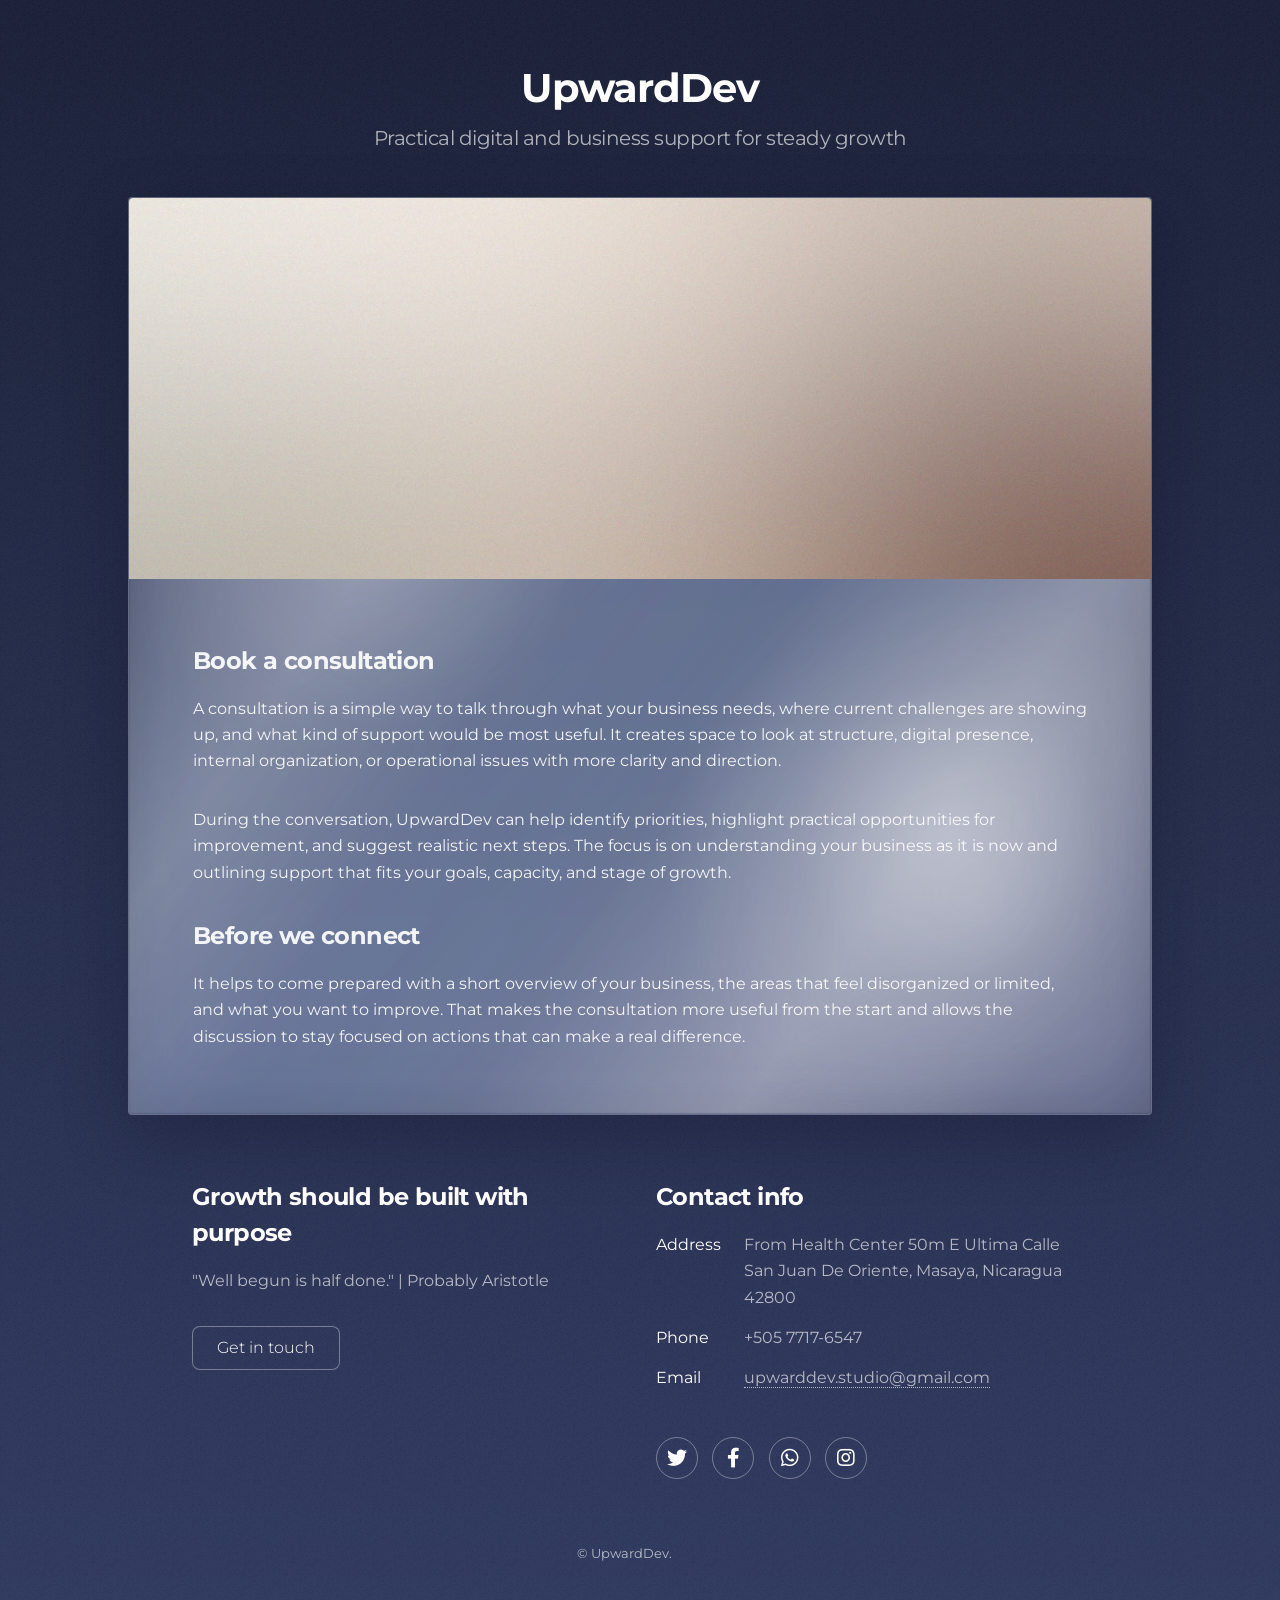
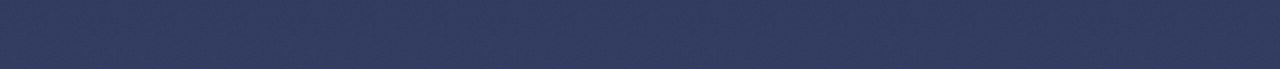
==== commit e518ff55: "Icon dn small changes" ====
--- a/book-a-consultation.html
+++ b/book-a-consultation.html
@@ -12,6 +12,7 @@
 		<link rel="preconnect" href="https://fonts.googleapis.com" />
 		<link rel="preconnect" href="https://fonts.gstatic.com" crossorigin />
 		<link href="https://fonts.googleapis.com/css2?family=Montserrat:wght@400;700&display=swap" rel="stylesheet" />
+		<link rel="icon" type="image/svg+xml" href="images/UpwardDev SVG.svg" />
 		<link rel="stylesheet" href="assets/css/main.css" />
 		<noscript><link rel="stylesheet" href="assets/css/noscript.css" /></noscript>
 	</head>
@@ -45,7 +46,7 @@
 					<footer id="footer">
 						<section>
 							<h2>Growth should be built with purpose</h2>
-							<p>At UpwardDev, we help businesses move forward through better organization, stronger digital presence, and practical support tailored to real needs.</p>
+							<p class="js-purpose-quote">"If you fail to plan, you are planning to fail." | Probably Benjamin Franklin</p>
 							<ul class="actions">
 								<li><a href="mailto:upwarddev.studio@gmail.com?body=Hi%2C%20I%20am%20interested%20in%20getting%20help%20from%20you.%20Can%20you%20give%20me%20more%20information%2C%20so%20we%20can%20schedule%20a%20meeting%3F" class="button">Get in touch</a></li>
 							</ul>
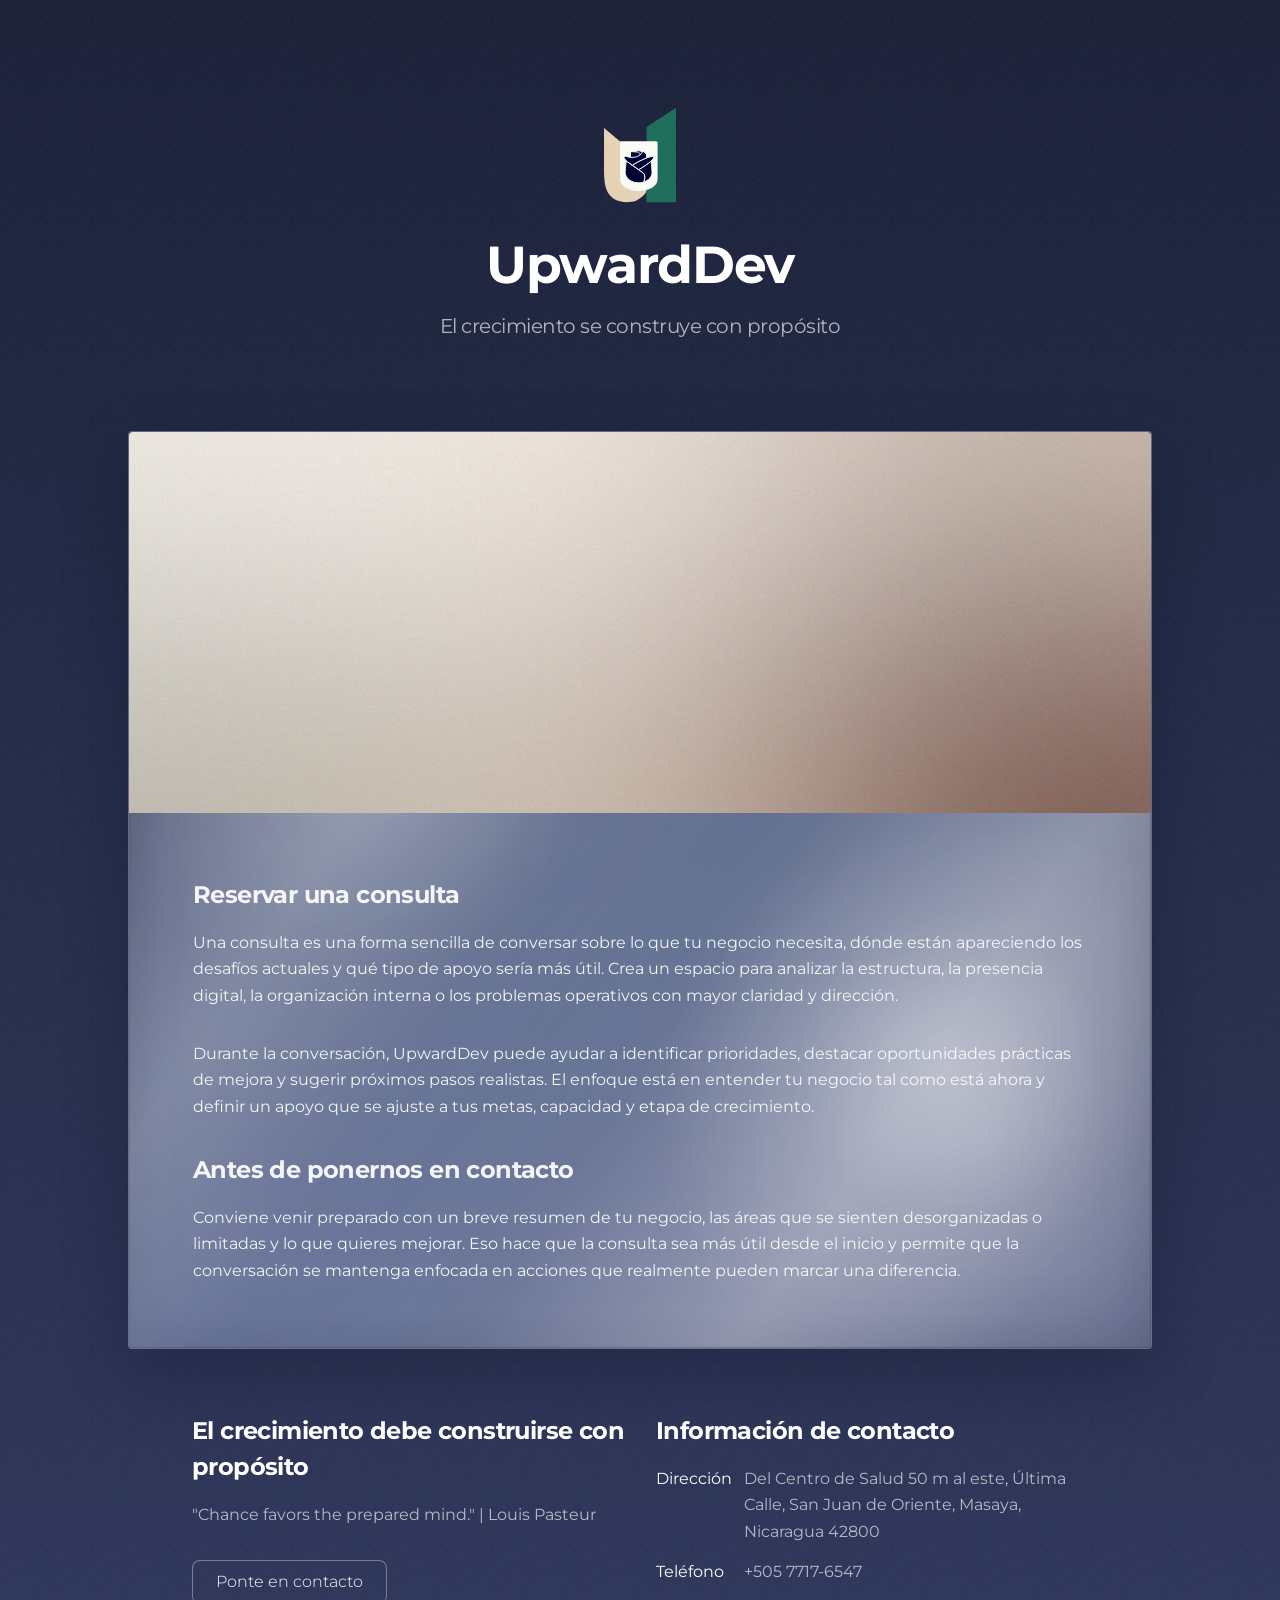
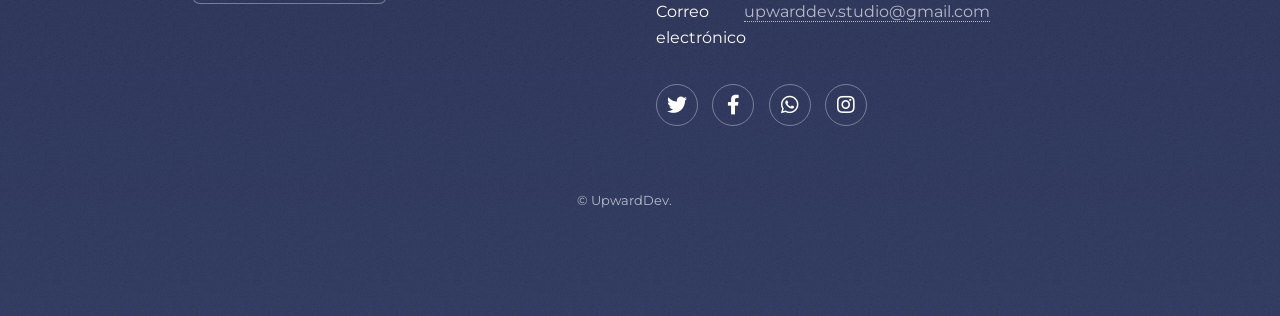
==== commit c4aee0a8: "Text and UI" ====
--- a/book-a-consultation.html
+++ b/book-a-consultation.html
@@ -6,7 +6,7 @@
 -->
 <html>
 	<head>
-		<title>Book A Consultation | UpwardDev</title>
+		<title>Reservar Una Consulta | UpwardDev</title>
 		<meta charset="utf-8" />
 		<meta name="viewport" content="width=device-width, initial-scale=1, user-scalable=no" />
 		<link rel="preconnect" href="https://fonts.googleapis.com" />
@@ -22,9 +22,10 @@
 			<div id="wrapper">
 
 				<!-- Header -->
-					<header id="header">
+					<header id="header" class="alt">
+						<span class="logo"><img src="images/UpwardDev SVG.svg" alt="UpwardDev" /></span>
 						<h1>UpwardDev</h1>
-						<p>Practical digital and business support for steady growth</p>
+						<p>El crecimiento se construye con propósito</p>
 					</header>
 
 				<!-- Main -->
@@ -33,11 +34,11 @@
 						<!-- Content -->
 							<section id="content" class="main">
 								<span class="image main"><img src="images/pic04.jpg" alt="" /></span>
-								<h2>Book a consultation</h2>
-								<p>A consultation is a simple way to talk through what your business needs, where current challenges are showing up, and what kind of support would be most useful. It creates space to look at structure, digital presence, internal organization, or operational issues with more clarity and direction.</p>
-								<p>During the conversation, UpwardDev can help identify priorities, highlight practical opportunities for improvement, and suggest realistic next steps. The focus is on understanding your business as it is now and outlining support that fits your goals, capacity, and stage of growth.</p>
-								<h2>Before we connect</h2>
-								<p>It helps to come prepared with a short overview of your business, the areas that feel disorganized or limited, and what you want to improve. That makes the consultation more useful from the start and allows the discussion to stay focused on actions that can make a real difference.</p>
+								<h2>Reservar una consulta</h2>
+								<p>Una consulta es una forma sencilla de conversar sobre lo que tu negocio necesita, dónde están apareciendo los desafíos actuales y qué tipo de apoyo sería más útil. Crea un espacio para analizar la estructura, la presencia digital, la organización interna o los problemas operativos con mayor claridad y dirección.</p>
+								<p>Durante la conversación, UpwardDev puede ayudar a identificar prioridades, destacar oportunidades prácticas de mejora y sugerir próximos pasos realistas. El enfoque está en entender tu negocio tal como está ahora y definir un apoyo que se ajuste a tus metas, capacidad y etapa de crecimiento.</p>
+								<h2>Antes de ponernos en contacto</h2>
+								<p>Conviene venir preparado con un breve resumen de tu negocio, las áreas que se sienten desorganizadas o limitadas y lo que quieres mejorar. Eso hace que la consulta sea más útil desde el inicio y permite que la conversación se mantenga enfocada en acciones que realmente pueden marcar una diferencia.</p>
 							</section>
 
 					</div>
@@ -45,20 +46,20 @@
 				<!-- Footer -->
 					<footer id="footer">
 						<section>
-							<h2>Growth should be built with purpose</h2>
-							<p class="js-purpose-quote">"If you fail to plan, you are planning to fail." | Probably Benjamin Franklin</p>
+							<h2>El crecimiento debe construirse con propósito</h2>
+							<p class="js-purpose-quote">"Si no planificas, estás planeando fracasar." | Probablemente Benjamin Franklin</p>
 							<ul class="actions">
-								<li><a href="mailto:upwarddev.studio@gmail.com?body=Hi%2C%20I%20am%20interested%20in%20getting%20help%20from%20you.%20Can%20you%20give%20me%20more%20information%2C%20so%20we%20can%20schedule%20a%20meeting%3F" class="button">Get in touch</a></li>
+								<li><a href="mailto:upwarddev.studio@gmail.com?body=Hola%2C%20estoy%20interesado%20en%20recibir%20ayuda%20de%20ustedes.%20%C2%BFPodr%C3%ADan%20darme%20m%C3%A1s%20informaci%C3%B3n%20para%20que%20podamos%20agendar%20una%20reuni%C3%B3n%3F" class="button">Ponte en contacto</a></li>
 							</ul>
 						</section>
 						<section>
-							<h2>Contact info</h2>
+							<h2>Información de contacto</h2>
 							<dl class="alt">
-								<dt>Address</dt>
-								<dd>From Health Center 50m E Ultima Calle San Juan De Oriente, Masaya, Nicaragua 42800</dd>
-								<dt>Phone</dt>
+								<dt>Dirección</dt>
+								<dd>Del Centro de Salud 50 m al este, Última Calle, San Juan de Oriente, Masaya, Nicaragua 42800</dd>
+								<dt>Teléfono</dt>
 								<dd>+505 7717-6547</dd>
-								<dt>Email</dt>
+								<dt>Correo electrónico</dt>
 								<dd><a href="mailto:upwarddev.studio@gmail.com">upwarddev.studio@gmail.com</a></dd>
 							</dl>
 							<ul class="icons">
--- a/assets/css/main.css
+++ b/assets/css/main.css
@@ -2291,23 +2291,23 @@
 			}
 
 		.icon.style1 {
-			color: #efa8b0;
+			color: #1C2B8F;
 		}
 
 		.icon.style2 {
-			color: #c79cc8;
+			color: #1C2B8F;
 		}
 
 		.icon.style3 {
-			color: #a89cc8;
+			color: #1C2B8F;
 		}
 
 		.icon.style4 {
-			color: #9bb2e1;
+			color: #1C2B8F;
 		}
 
 		.icon.style5 {
-			color: #8cc9f0;
+			color: #1C2B8F;
 		}
 
 		@media screen and (max-width: 1680px) {
@@ -2702,7 +2702,7 @@
 	}
 
 	header.major h2:after {
-		background-color: rgba(255, 255, 255, 0.35);
+		background-color: #1C2B8F;
 	}
 
 /* Table */
@@ -2828,6 +2828,29 @@
 				margin-bottom: 0;
 			}
 
+		.features .image-icon {
+			display: -moz-inline-flex;
+			display: -webkit-inline-flex;
+			display: -ms-inline-flex;
+			display: inline-flex;
+			-moz-align-items: center;
+			-webkit-align-items: center;
+			-ms-align-items: center;
+			align-items: center;
+			-moz-justify-content: center;
+			-webkit-justify-content: center;
+			-ms-justify-content: center;
+			justify-content: center;
+		}
+
+			.features .image-icon img {
+				display: block;
+				width: 1.89em;
+				height: 1.89em;
+				object-fit: contain;
+				filter: brightness(0) saturate(100%) invert(20%) sepia(95%) saturate(2412%) hue-rotate(229deg) brightness(91%) contrast(96%);
+			}
+
 		@media screen and (max-width: 980px) {
 
 			.features li {
@@ -3009,7 +3032,12 @@
 				display: block;
 				border-radius: 100%;
 				width: 16em;
-			}
+				height: 16em;
+				-o-object-fit: cover;
+				object-fit: cover;
+				-o-object-position: 60% center;
+				object-position: 60% center;
+				}
 
 		@media screen and (max-width: 980px) {
 
@@ -3297,7 +3325,8 @@
 					}
 
 					#nav ul li a.active {
-						background-color: #ffffff;
+						background-color: #1C2B8F;
+						color: #ffffff;
 						box-shadow: none;
 					}
 
@@ -3595,11 +3624,8 @@
 		}
 
 		#main header.major h2:after {
-			background-color: #dddddd;
-			background-image: -moz-linear-gradient(90deg, #efa8b0, #a89cc8, #8cc9f0);
-			background-image: -webkit-linear-gradient(90deg, #efa8b0, #a89cc8, #8cc9f0);
-			background-image: -ms-linear-gradient(90deg, #efa8b0, #a89cc8, #8cc9f0);
-			background-image: linear-gradient(90deg, #efa8b0, #a89cc8, #8cc9f0);
+			background-color: #1C2B8F;
+			background-image: none;
 		}
 
 		#main table tbody tr {
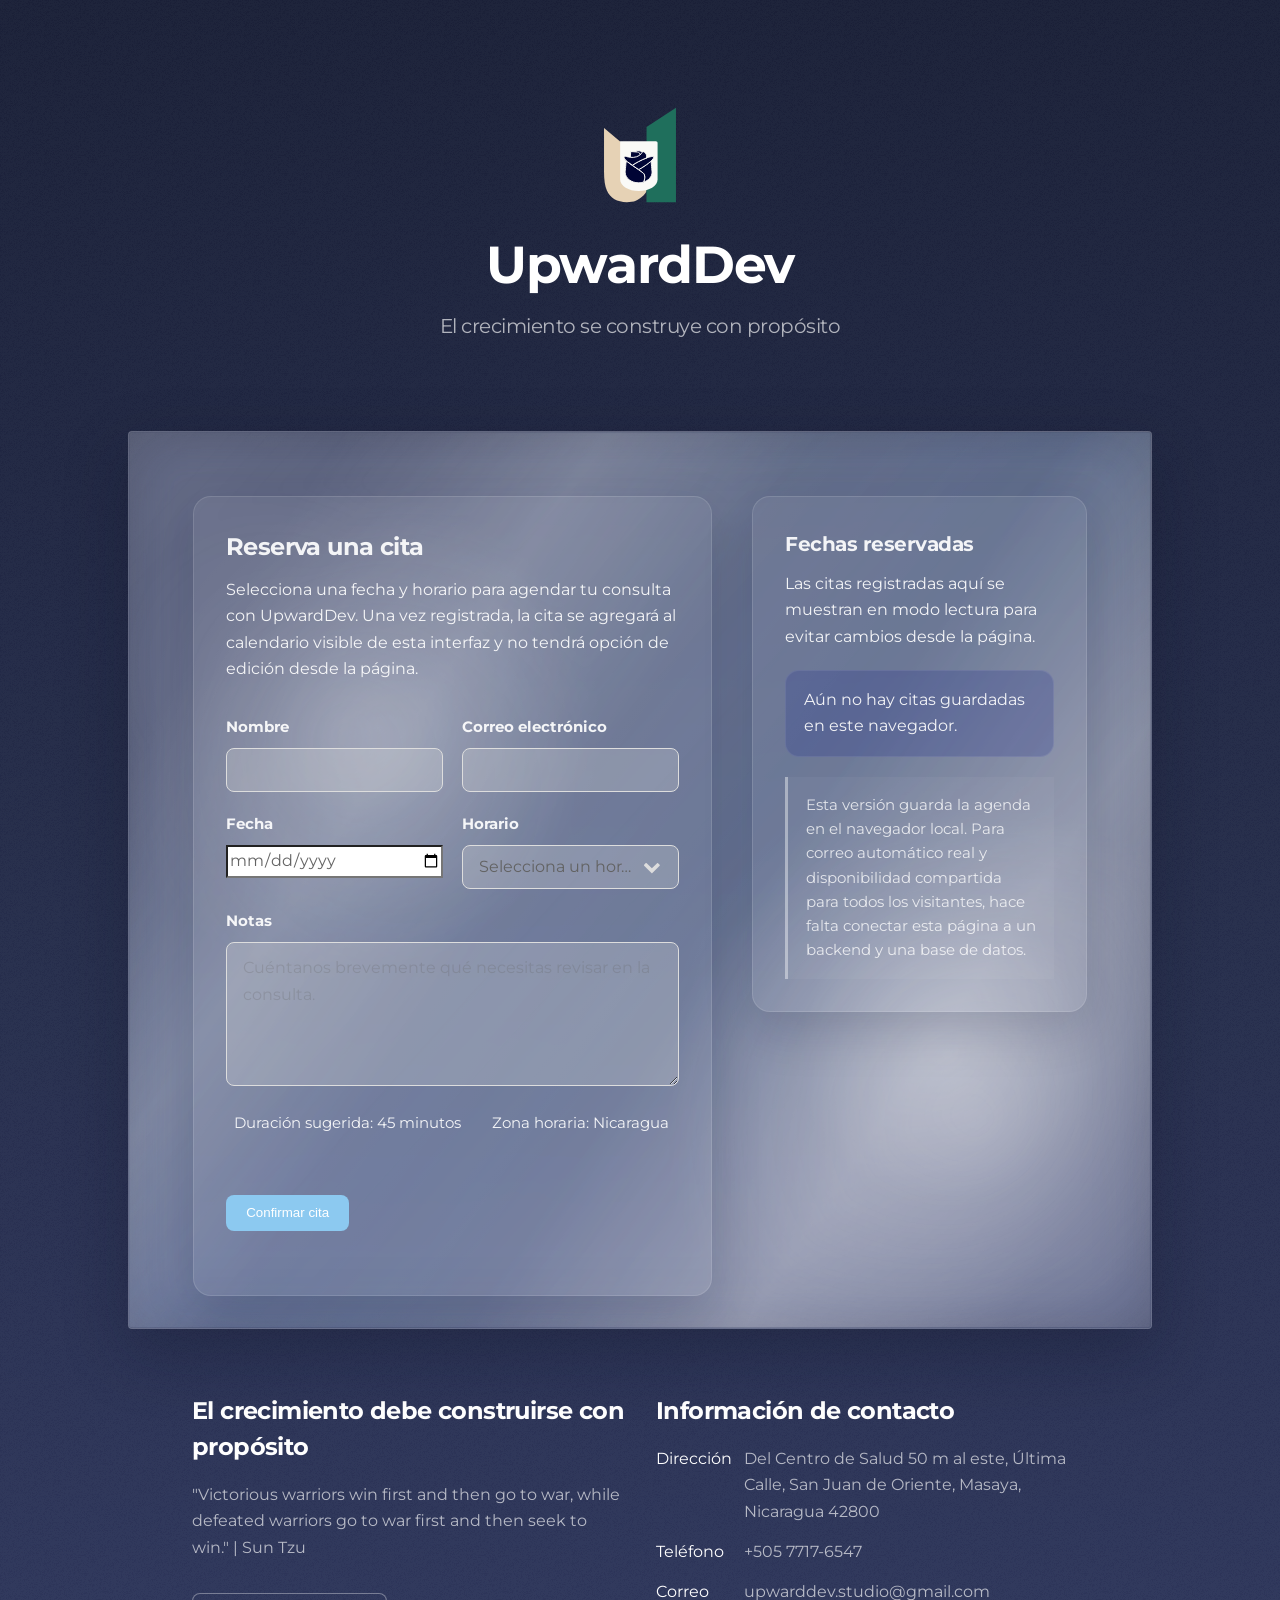
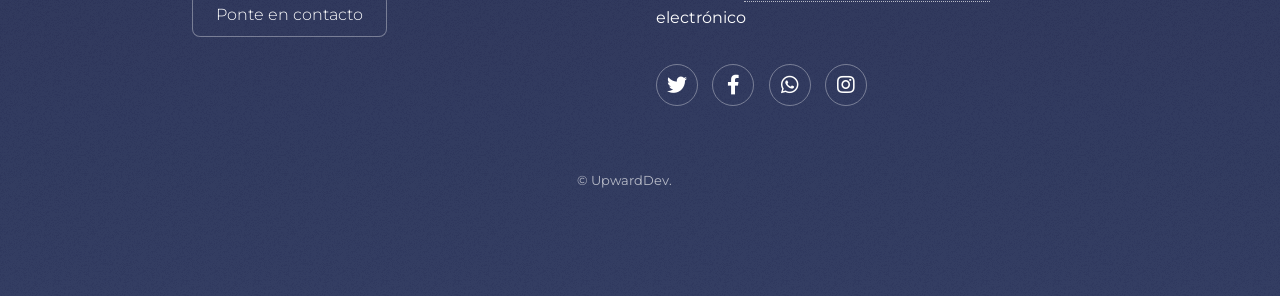
==== commit 90a7467d: "Booking" ====
--- a/book-a-consultation.html
+++ b/book-a-consultation.html
@@ -14,6 +14,194 @@
 		<link href="https://fonts.googleapis.com/css2?family=Montserrat:wght@400;700&display=swap" rel="stylesheet" />
 		<link rel="icon" type="image/svg+xml" href="images/UpwardDev SVG.svg" />
 		<link rel="stylesheet" href="assets/css/main.css" />
+		<style>
+			.booking-shell {
+				display: grid;
+				grid-template-columns: minmax(0, 1.55fr) minmax(18rem, 1fr);
+				gap: 2.5rem;
+				align-items: start;
+			}
+
+			.booking-panel,
+			.booking-summary {
+				background: rgba(255, 255, 255, 0.06);
+				border: 1px solid rgba(255, 255, 255, 0.12);
+				border-radius: 18px;
+				padding: 2rem;
+				box-shadow: 0 18px 50px rgba(15, 20, 45, 0.16);
+			}
+
+			.booking-panel h2,
+			.booking-summary h3 {
+				margin-bottom: 0.75rem;
+			}
+
+			.booking-panel p.lead {
+				margin-bottom: 2rem;
+			}
+
+			.booking-grid {
+				display: grid;
+				grid-template-columns: repeat(2, minmax(0, 1fr));
+				gap: 1.2rem;
+			}
+
+			.booking-field.full {
+				grid-column: 1 / -1;
+			}
+
+			.booking-field label {
+				display: block;
+				font-size: 0.95rem;
+				font-weight: 700;
+				margin-bottom: 0.55rem;
+				color: rgba(255, 255, 255, 0.92);
+			}
+
+			.booking-field input,
+			.booking-field select,
+			.booking-field textarea {
+				width: 100%;
+			}
+
+			.booking-field textarea {
+				min-height: 9rem;
+				resize: vertical;
+			}
+
+			.booking-meta {
+				display: flex;
+				flex-wrap: wrap;
+				gap: 0.85rem 1.5rem;
+				margin: 1.5rem 0 0 0;
+				padding: 0;
+				list-style: none;
+				color: rgba(255, 255, 255, 0.72);
+				font-size: 0.95rem;
+			}
+
+			.booking-summary p {
+				margin-bottom: 1.25rem;
+			}
+
+			.booking-list {
+				margin: 0;
+				padding: 0;
+				list-style: none;
+				display: grid;
+				gap: 0.9rem;
+			}
+
+			.booking-list li {
+				padding: 1rem 1.1rem;
+				border-radius: 14px;
+				background: rgba(28, 43, 143, 0.22);
+				border: 1px solid rgba(255, 255, 255, 0.08);
+			}
+
+			.booking-list strong {
+				display: block;
+				font-size: 1rem;
+				margin-bottom: 0.2rem;
+				color: #ffffff;
+			}
+
+			.booking-list span {
+				display: block;
+				font-size: 0.92rem;
+				color: rgba(255, 255, 255, 0.76);
+			}
+
+			.booking-empty {
+				padding: 1rem 1.1rem;
+				border-radius: 14px;
+				background: rgba(255, 255, 255, 0.04);
+				color: rgba(255, 255, 255, 0.72);
+			}
+
+			.booking-note {
+				margin-top: 1.25rem;
+				padding: 1rem 1.1rem;
+				border-left: 3px solid rgba(255, 255, 255, 0.4);
+				background: rgba(255, 255, 255, 0.04);
+				color: rgba(255, 255, 255, 0.78);
+				font-size: 0.92rem;
+			}
+
+			.booking-status {
+				margin-top: 1rem;
+				font-size: 0.92rem;
+				color: #ffd6d6;
+				min-height: 1.2rem;
+			}
+
+			.booking-modal {
+				position: fixed;
+				inset: 0;
+				display: flex;
+				align-items: center;
+				justify-content: center;
+				padding: 1.5rem;
+				background: rgba(8, 12, 28, 0.72);
+				opacity: 0;
+				visibility: hidden;
+				transition: opacity 0.2s ease, visibility 0.2s ease;
+				z-index: 10000;
+			}
+
+			.booking-modal.is-visible {
+				opacity: 1;
+				visibility: visible;
+			}
+
+			.booking-modal-card {
+				width: min(32rem, 100%);
+				padding: 2.5rem 2rem;
+				text-align: center;
+				border-radius: 22px;
+				background: #1b2452;
+				border: 1px solid rgba(255, 255, 255, 0.12);
+				box-shadow: 0 24px 60px rgba(0, 0, 0, 0.25);
+			}
+
+			.booking-check {
+				width: 5.5rem;
+				height: 5.5rem;
+				margin: 0 auto 1.25rem auto;
+				border-radius: 999px;
+				display: flex;
+				align-items: center;
+				justify-content: center;
+				background: rgba(255, 255, 255, 0.08);
+				border: 2px solid rgba(255, 255, 255, 0.18);
+			}
+
+			.booking-check .icon {
+				font-size: 2.2rem;
+				color: #ffffff;
+			}
+
+			.booking-modal-card p:last-of-type {
+				margin-bottom: 1.5rem;
+			}
+
+			@media screen and (max-width: 980px) {
+				.booking-shell {
+					grid-template-columns: 1fr;
+				}
+			}
+
+			@media screen and (max-width: 736px) {
+				.booking-grid {
+					grid-template-columns: 1fr;
+				}
+
+				.booking-panel,
+				.booking-summary {
+					padding: 1.5rem;
+				}
+			}
+		</style>
 		<noscript><link rel="stylesheet" href="assets/css/noscript.css" /></noscript>
 	</head>
 	<body class="is-preload">
@@ -33,12 +221,60 @@
 
 						<!-- Content -->
 							<section id="content" class="main">
-								<span class="image main"><img src="images/pic04.jpg" alt="" /></span>
-								<h2>Reservar una consulta</h2>
-								<p>Una consulta es una forma sencilla de conversar sobre lo que tu negocio necesita, dónde están apareciendo los desafíos actuales y qué tipo de apoyo sería más útil. Crea un espacio para analizar la estructura, la presencia digital, la organización interna o los problemas operativos con mayor claridad y dirección.</p>
-								<p>Durante la conversación, UpwardDev puede ayudar a identificar prioridades, destacar oportunidades prácticas de mejora y sugerir próximos pasos realistas. El enfoque está en entender tu negocio tal como está ahora y definir un apoyo que se ajuste a tus metas, capacidad y etapa de crecimiento.</p>
-								<h2>Antes de ponernos en contacto</h2>
-								<p>Conviene venir preparado con un breve resumen de tu negocio, las áreas que se sienten desorganizadas o limitadas y lo que quieres mejorar. Eso hace que la consulta sea más útil desde el inicio y permite que la conversación se mantenga enfocada en acciones que realmente pueden marcar una diferencia.</p>
+								<div class="booking-shell">
+									<div class="booking-panel">
+										<h2>Reserva una cita</h2>
+										<p class="lead">Selecciona una fecha y horario para agendar tu consulta con UpwardDev. Una vez registrada, la cita se agregará al calendario visible de esta interfaz y no tendrá opción de edición desde la página.</p>
+										<form id="booking-form">
+											<div class="booking-grid">
+												<div class="booking-field">
+													<label for="booking-name">Nombre</label>
+													<input type="text" id="booking-name" name="name" required />
+												</div>
+												<div class="booking-field">
+													<label for="booking-email">Correo electrónico</label>
+													<input type="email" id="booking-email" name="email" required />
+												</div>
+												<div class="booking-field">
+													<label for="booking-date">Fecha</label>
+													<input type="date" id="booking-date" name="date" required />
+												</div>
+												<div class="booking-field">
+													<label for="booking-time">Horario</label>
+													<select id="booking-time" name="time" required>
+														<option value="">Selecciona un horario</option>
+														<option value="09:00">09:00 AM</option>
+														<option value="10:00">10:00 AM</option>
+														<option value="11:00">11:00 AM</option>
+														<option value="14:00">02:00 PM</option>
+														<option value="15:00">03:00 PM</option>
+														<option value="16:00">04:00 PM</option>
+													</select>
+												</div>
+												<div class="booking-field full">
+													<label for="booking-notes">Notas</label>
+													<textarea id="booking-notes" name="notes" placeholder="Cuéntanos brevemente qué necesitas revisar en la consulta."></textarea>
+												</div>
+											</div>
+											<ul class="booking-meta">
+												<li>Duración sugerida: 45 minutos</li>
+												<li>Zona horaria: Nicaragua</li>
+											</ul>
+											<div class="booking-status" id="booking-status" aria-live="polite"></div>
+											<ul class="actions" style="margin-top: 1.5rem;">
+												<li><button type="submit" class="button primary">Confirmar cita</button></li>
+											</ul>
+										</form>
+									</div>
+									<aside class="booking-summary">
+										<h3>Fechas reservadas</h3>
+										<p>Las citas registradas aquí se muestran en modo lectura para evitar cambios desde la página.</p>
+										<ul class="booking-list" id="booking-list"></ul>
+										<div class="booking-note">
+											Esta versión guarda la agenda en el navegador local. Para correo automático real y disponibilidad compartida para todos los visitantes, hace falta conectar esta página a un backend y una base de datos.
+										</div>
+									</aside>
+								</div>
 							</section>
 
 					</div>
@@ -74,6 +310,19 @@
 
 			</div>
 
+			<div class="booking-modal" id="booking-modal" aria-hidden="true">
+				<div class="booking-modal-card" role="dialog" aria-modal="true" aria-labelledby="booking-modal-title">
+					<div class="booking-check">
+						<span class="icon solid fa-check"></span>
+					</div>
+					<h3 id="booking-modal-title">You are all set</h3>
+					<p>Please check your email for confirmation for the appt.</p>
+					<ul class="actions special">
+						<li><button type="button" class="button" id="booking-modal-close">Cerrar</button></li>
+					</ul>
+				</div>
+			</div>
+
 		<!-- Scripts -->
 			<script src="assets/js/jquery.min.js"></script>
 			<script src="assets/js/jquery.scrollex.min.js"></script>
@@ -81,6 +330,121 @@
 			<script src="assets/js/browser.min.js"></script>
 			<script src="assets/js/breakpoints.min.js"></script>
 			<script src="assets/js/util.js"></script>
+			<script>
+				(function () {
+					var form = document.getElementById('booking-form');
+					var dateInput = document.getElementById('booking-date');
+					var status = document.getElementById('booking-status');
+					var list = document.getElementById('booking-list');
+					var modal = document.getElementById('booking-modal');
+					var modalClose = document.getElementById('booking-modal-close');
+					var storageKey = 'upwarddev-bookings';
+
+					if (!form || !dateInput || !status || !list || !modal || !modalClose) return;
+
+					var today = new Date();
+					var isoToday = new Date(today.getTime() - today.getTimezoneOffset() * 60000).toISOString().split('T')[0];
+					dateInput.min = isoToday;
+
+					function getBookings() {
+						try {
+							return JSON.parse(localStorage.getItem(storageKey) || '[]');
+						} catch (error) {
+							return [];
+						}
+					}
+
+					function saveBookings(bookings) {
+						localStorage.setItem(storageKey, JSON.stringify(bookings));
+					}
+
+					function formatDate(dateValue) {
+						var parts = dateValue.split('-');
+						if (parts.length !== 3) return dateValue;
+						var localDate = new Date(parts[0], parts[1] - 1, parts[2]);
+						return localDate.toLocaleDateString('es-NI', {
+							weekday: 'long',
+							year: 'numeric',
+							month: 'long',
+							day: 'numeric'
+						});
+					}
+
+					function renderBookings() {
+						var bookings = getBookings().sort(function (a, b) {
+							var left = a.date + 'T' + a.time;
+							var right = b.date + 'T' + b.time;
+							return left.localeCompare(right);
+						});
+
+						if (!bookings.length) {
+							list.innerHTML = '<li class="booking-empty">Aún no hay citas guardadas en este navegador.</li>';
+							return;
+						}
+
+						list.innerHTML = bookings.map(function (booking) {
+							return '<li><strong>' + formatDate(booking.date) + '</strong><span>' + booking.time + ' | ' + booking.name + '</span><span>' + booking.email + '</span></li>';
+						}).join('');
+					}
+
+					function showStatus(message) {
+						status.textContent = message || '';
+					}
+
+					function showModal() {
+						modal.classList.add('is-visible');
+						modal.setAttribute('aria-hidden', 'false');
+					}
+
+					function hideModal() {
+						modal.classList.remove('is-visible');
+						modal.setAttribute('aria-hidden', 'true');
+					}
+
+					modalClose.addEventListener('click', hideModal);
+					modal.addEventListener('click', function (event) {
+						if (event.target === modal) hideModal();
+					});
+
+					form.addEventListener('submit', function (event) {
+						event.preventDefault();
+						showStatus('');
+
+						var formData = new FormData(form);
+						var booking = {
+							name: String(formData.get('name') || '').trim(),
+							email: String(formData.get('email') || '').trim(),
+							date: String(formData.get('date') || '').trim(),
+							time: String(formData.get('time') || '').trim(),
+							notes: String(formData.get('notes') || '').trim()
+						};
+
+						if (!booking.name || !booking.email || !booking.date || !booking.time) {
+							showStatus('Completa todos los campos obligatorios antes de continuar.');
+							return;
+						}
+
+						var bookings = getBookings();
+						var duplicate = bookings.some(function (item) {
+							return item.date === booking.date && item.time === booking.time;
+						});
+
+						if (duplicate) {
+							showStatus('Ese horario ya aparece reservado en esta agenda. Elige otro espacio.');
+							return;
+						}
+
+						bookings.push(booking);
+						saveBookings(bookings);
+						renderBookings();
+						form.reset();
+						dateInput.min = isoToday;
+						showModal();
+					});
+
+					renderBookings();
+				})();
+			</script>
 			<script src="assets/js/main.js"></script>
 
 	</body>
--- a/assets/css/main.css
+++ b/assets/css/main.css
@@ -2901,29 +2901,38 @@
 			-webkit-flex: 1;
 			-ms-flex: 1;
 			flex: 1;
+			display: -moz-flex;
+			display: -webkit-flex;
+			display: -ms-flex;
+			display: flex;
+			-moz-flex-direction: column;
+			-webkit-flex-direction: column;
+			-ms-flex-direction: column;
+			flex-direction: column;
 			padding: 1.5em;
 			color: #ffffff;
 			text-align: center;
+			box-shadow: inset 1px 0 0 rgba(255, 255, 255, 0.1);
 		}
 
 			.statistics li.style1 {
-				background-color: #efa8b0;
+				background-color: #25315f;
 			}
 
 			.statistics li.style2 {
-				background-color: #c79cc8;
+				background-color: #2a3670;
 			}
 
 			.statistics li.style3 {
-				background-color: #a89cc8;
+				background-color: #313d7d;
 			}
 
 			.statistics li.style4 {
-				background-color: #9bb2e1;
+				background-color: #3a478d;
 			}
 
 			.statistics li.style5 {
-				background-color: #8cc9f0;
+				background-color: #44539e;
 			}
 
 			.statistics li strong, .statistics li b {
@@ -2935,7 +2944,64 @@
 				letter-spacing: -0.025em;
 			}
 
+			.statistics li .stat-head {
+				display: -moz-flex;
+				display: -webkit-flex;
+				display: -ms-flex;
+				display: flex;
+				-moz-flex-direction: column;
+				-webkit-flex-direction: column;
+				-ms-flex-direction: column;
+				flex-direction: column;
+				-moz-align-items: center;
+				-webkit-align-items: center;
+				-ms-align-items: center;
+				align-items: center;
+				-moz-justify-content: center;
+				-webkit-justify-content: center;
+				-ms-justify-content: center;
+				justify-content: center;
+				min-height: 10.5em;
+				padding-bottom: 1.25em;
+				margin-bottom: 1.5em;
+				border-bottom: solid 1px rgba(255, 255, 255, 0.18);
+			}
+
+			.statistics li .stat-body {
+				display: -moz-flex;
+				display: -webkit-flex;
+				display: -ms-flex;
+				display: flex;
+				-moz-flex-direction: column;
+				-webkit-flex-direction: column;
+				-ms-flex-direction: column;
+				flex-direction: column;
+				-moz-justify-content: flex-start;
+				-webkit-justify-content: flex-start;
+				-ms-justify-content: flex-start;
+				justify-content: flex-start;
+				-moz-flex: 1;
+				-webkit-flex: 1;
+				-ms-flex: 1;
+				flex: 1;
+			}
+
+			.statistics li .stat-title {
+				display: block;
+				font-size: 1.15em;
+				font-weight: 700;
+				line-height: 1.35;
+			}
+
+			.statistics li p {
+				margin: 0.85em 0 0 0;
+				font-size: 0.95em;
+				line-height: 1.5;
+				color: inherit;
+			}
+
 			.statistics li:first-child {
+				box-shadow: none;
 				border-top-left-radius: 8px;
 				border-bottom-left-radius: 8px;
 			}
@@ -2947,6 +3013,7 @@
 
 			.statistics li .icon {
 				display: inline-block;
+				margin-bottom: 0.8em;
 			}
 
 				.statistics li .icon:before {
@@ -2958,6 +3025,18 @@
 
 			.statistics li strong, .statistics li b {
 				font-size: 1.5em;
+			}
+
+			.statistics li .stat-title {
+				font-size: 1.05em;
+			}
+
+			.statistics li p {
+				font-size: 0.9em;
+			}
+
+			.statistics li .stat-head {
+				min-height: 9.5em;
 			}
 
 		}
@@ -2987,6 +3066,16 @@
 
 				.statistics li strong, .statistics li b {
 					font-size: 2.5em;
+				}
+
+				.statistics li .stat-title {
+					font-size: 1.2em;
+				}
+
+				.statistics li .stat-head {
+					min-height: 0;
+					padding-bottom: 1em;
+					margin-bottom: 1.25em;
 				}
 
 		}
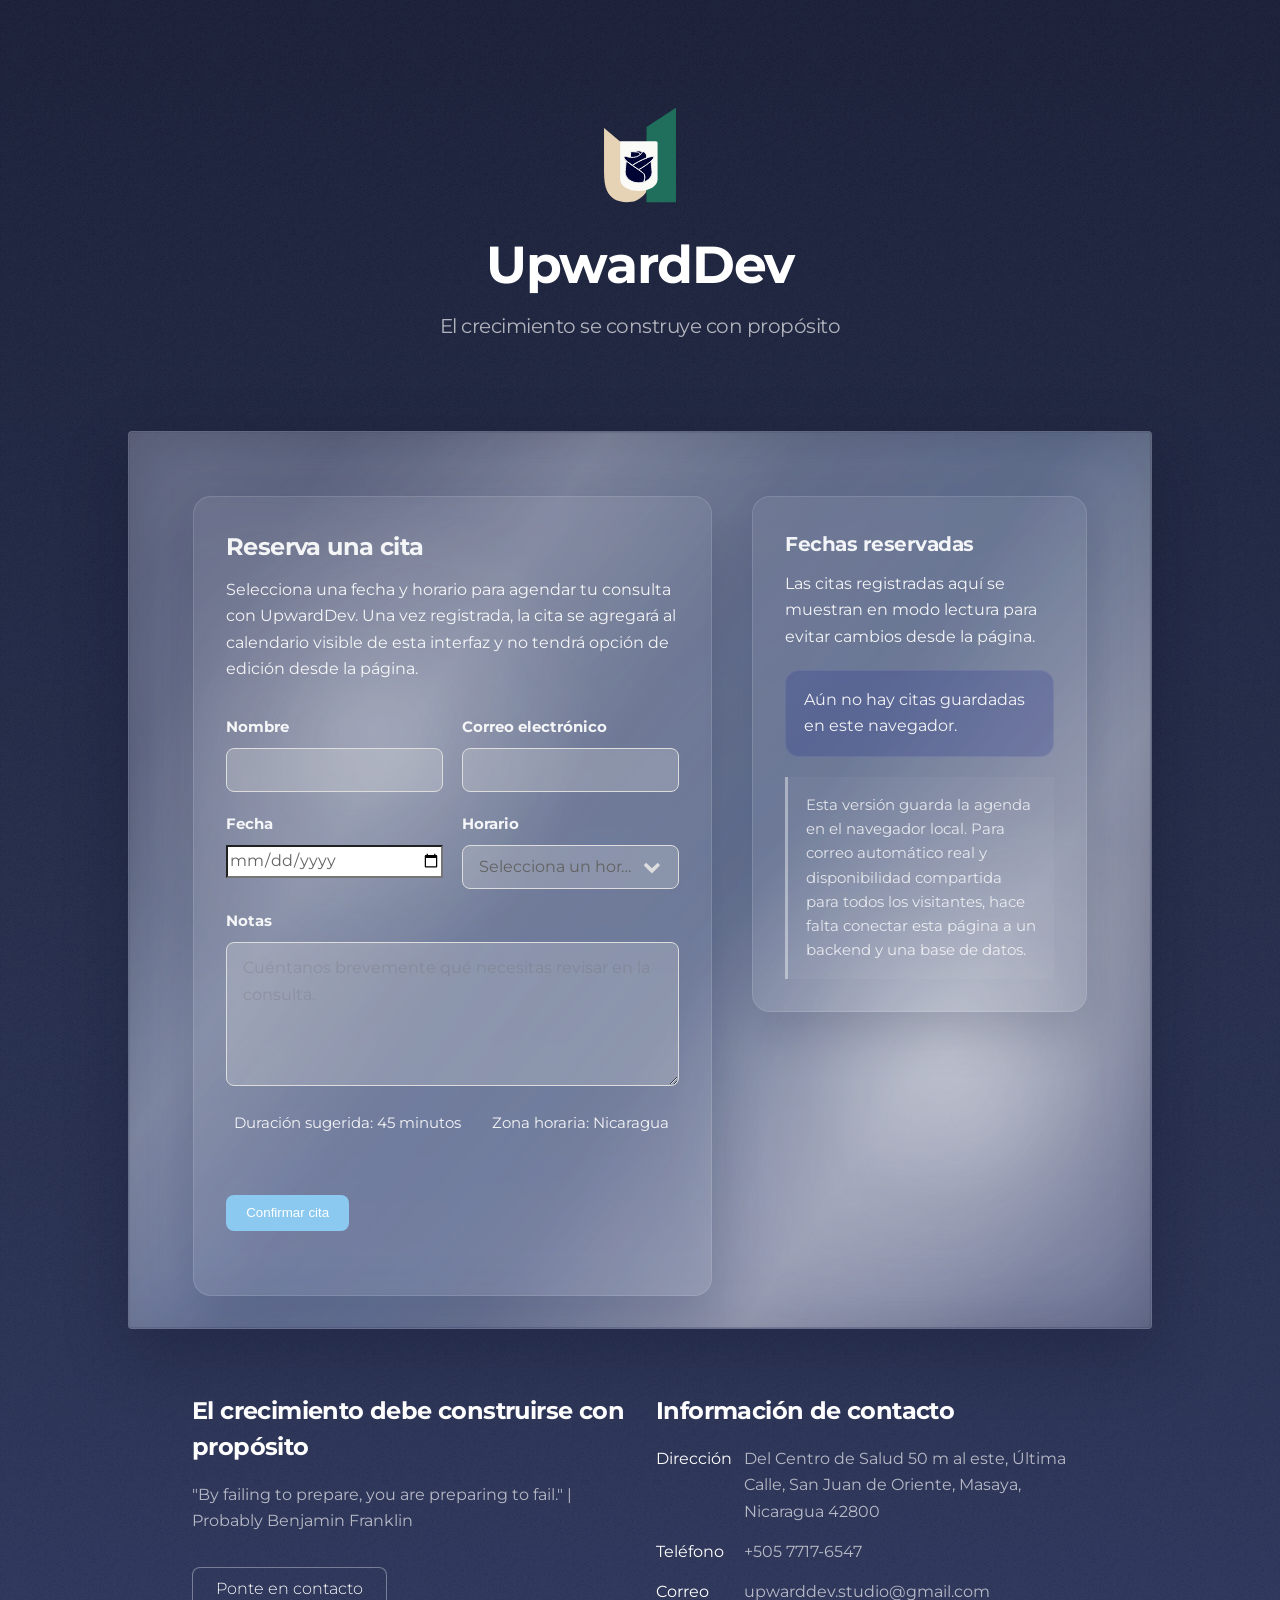
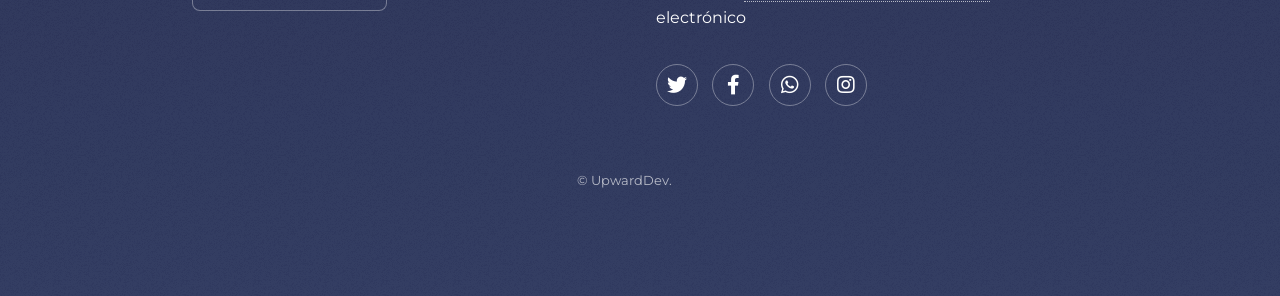
==== commit c216c001: "Main page link" ====
--- a/book-a-consultation.html
+++ b/book-a-consultation.html
@@ -211,7 +211,7 @@
 
 				<!-- Header -->
 					<header id="header" class="alt">
-						<span class="logo"><img src="images/UpwardDev SVG.svg" alt="UpwardDev" /></span>
+						<span class="logo"><a href="index.html"><img src="images/UpwardDev SVG.svg" alt="UpwardDev" /></a></span>
 						<h1>UpwardDev</h1>
 						<p>El crecimiento se construye con propósito</p>
 					</header>
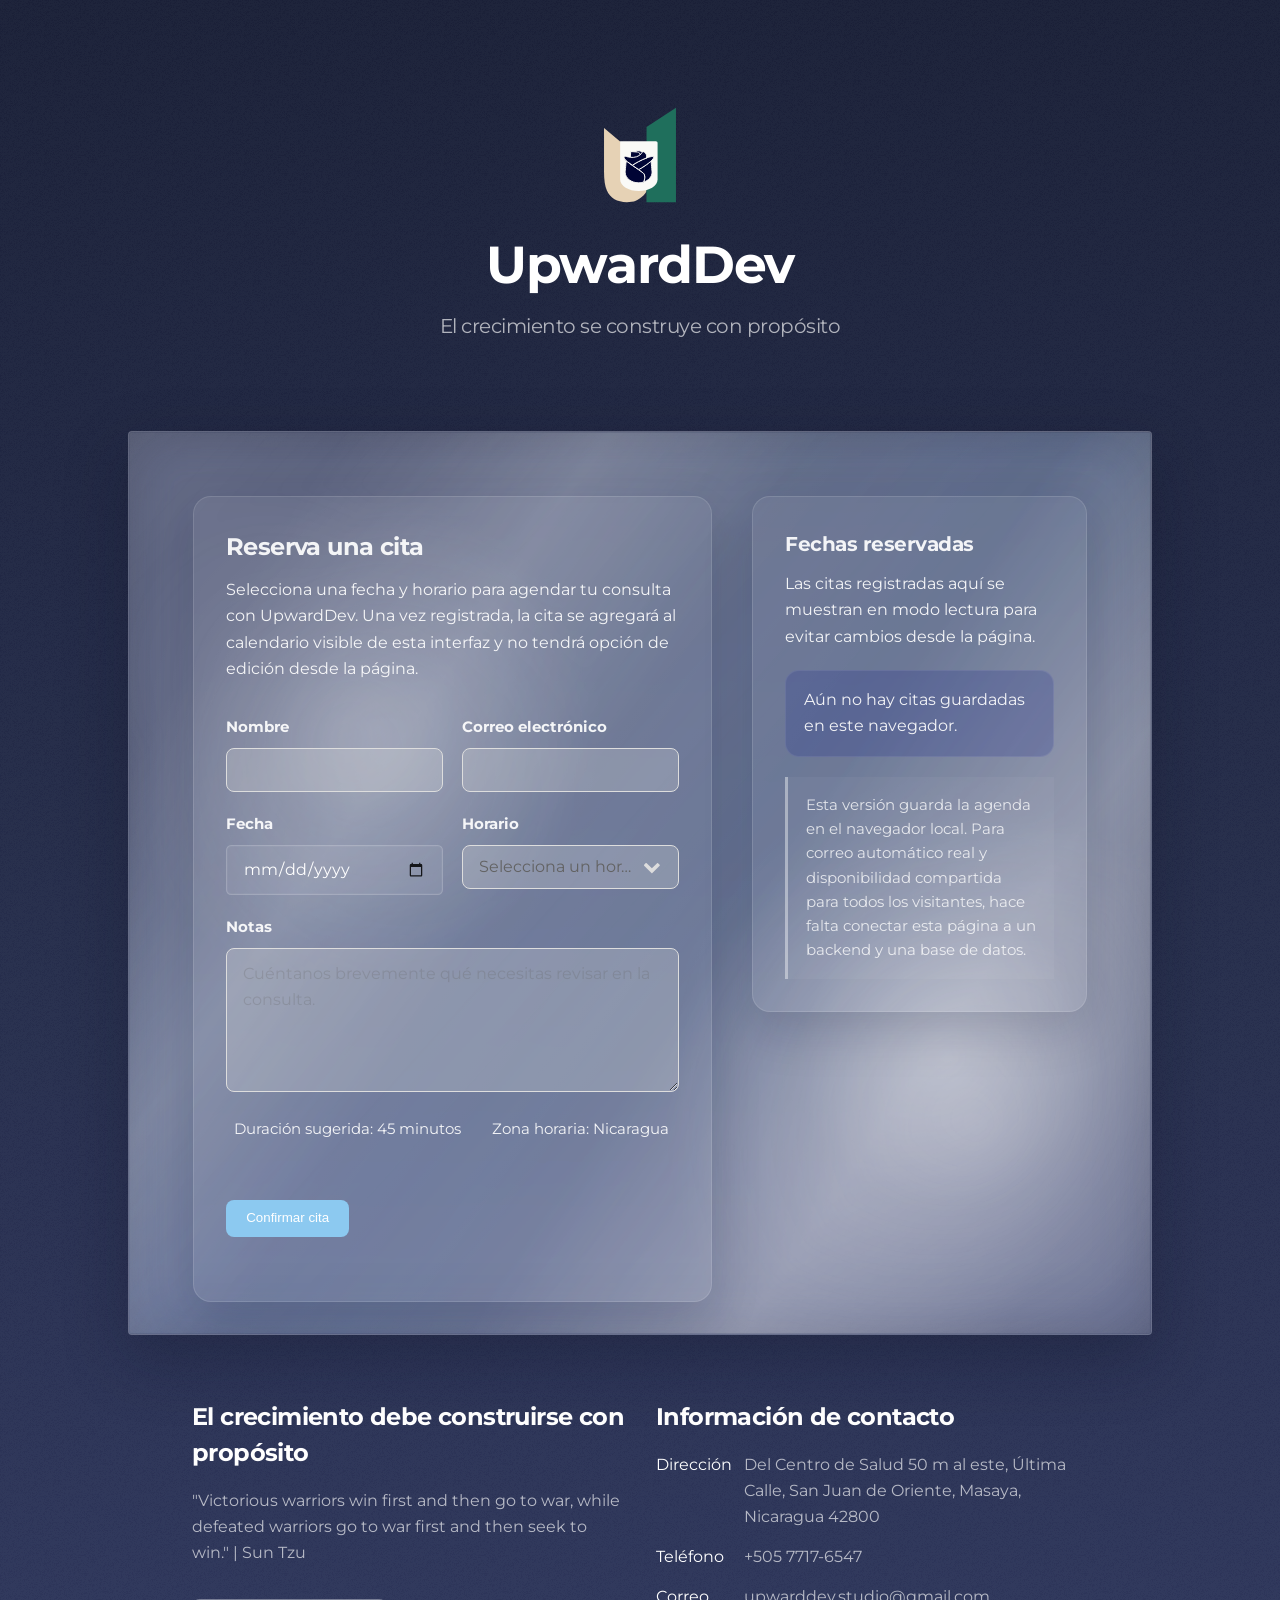
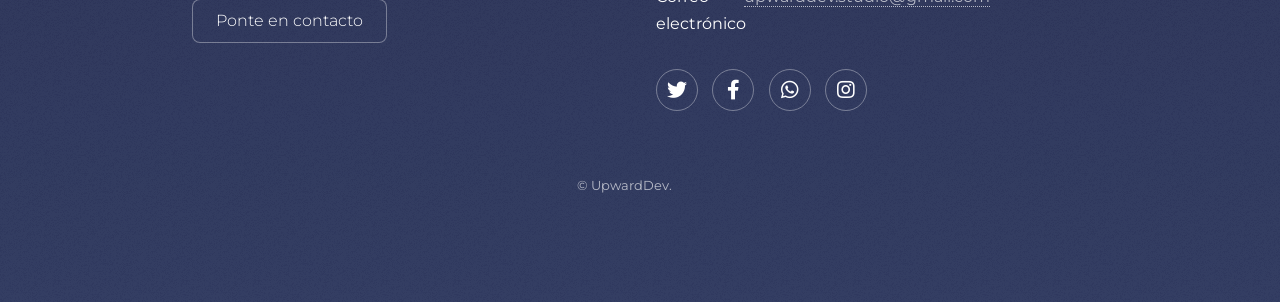
==== commit 2f76d41f: "New" ====
--- a/book-a-consultation.html
+++ b/book-a-consultation.html
@@ -62,6 +62,41 @@
 			.booking-field select,
 			.booking-field textarea {
 				width: 100%;
+			}
+
+			.booking-field input[type="date"] {
+				-webkit-appearance: none;
+				-moz-appearance: none;
+				appearance: none;
+				display: block;
+				height: 3.1em;
+				min-height: 3.1em;
+				padding: 0 1em;
+				border-radius: 0.325rem;
+				border: solid 1px rgba(255, 255, 255, 0.18);
+				background: rgba(255, 255, 255, 0.06);
+				color: #ffffff;
+				box-shadow: inset 0 0 0 1px rgba(255, 255, 255, 0.04);
+				color-scheme: dark;
+			}
+
+			.booking-field input[type="date"]::-webkit-datetime-edit,
+			.booking-field input[type="date"]::-webkit-datetime-edit-fields-wrapper,
+			.booking-field input[type="date"]::-webkit-datetime-edit-text,
+			.booking-field input[type="date"]::-webkit-datetime-edit-month-field,
+			.booking-field input[type="date"]::-webkit-datetime-edit-day-field,
+			.booking-field input[type="date"]::-webkit-datetime-edit-year-field {
+				color: #ffffff;
+			}
+
+			.booking-field input[type="date"]::-webkit-calendar-picker-indicator {
+				filter: invert(1) brightness(1.2);
+				opacity: 0.85;
+				cursor: pointer;
+			}
+
+			.booking-field input[type="date"]::-webkit-date-and-time-value {
+				text-align: left;
 			}
 
 			.booking-field textarea {
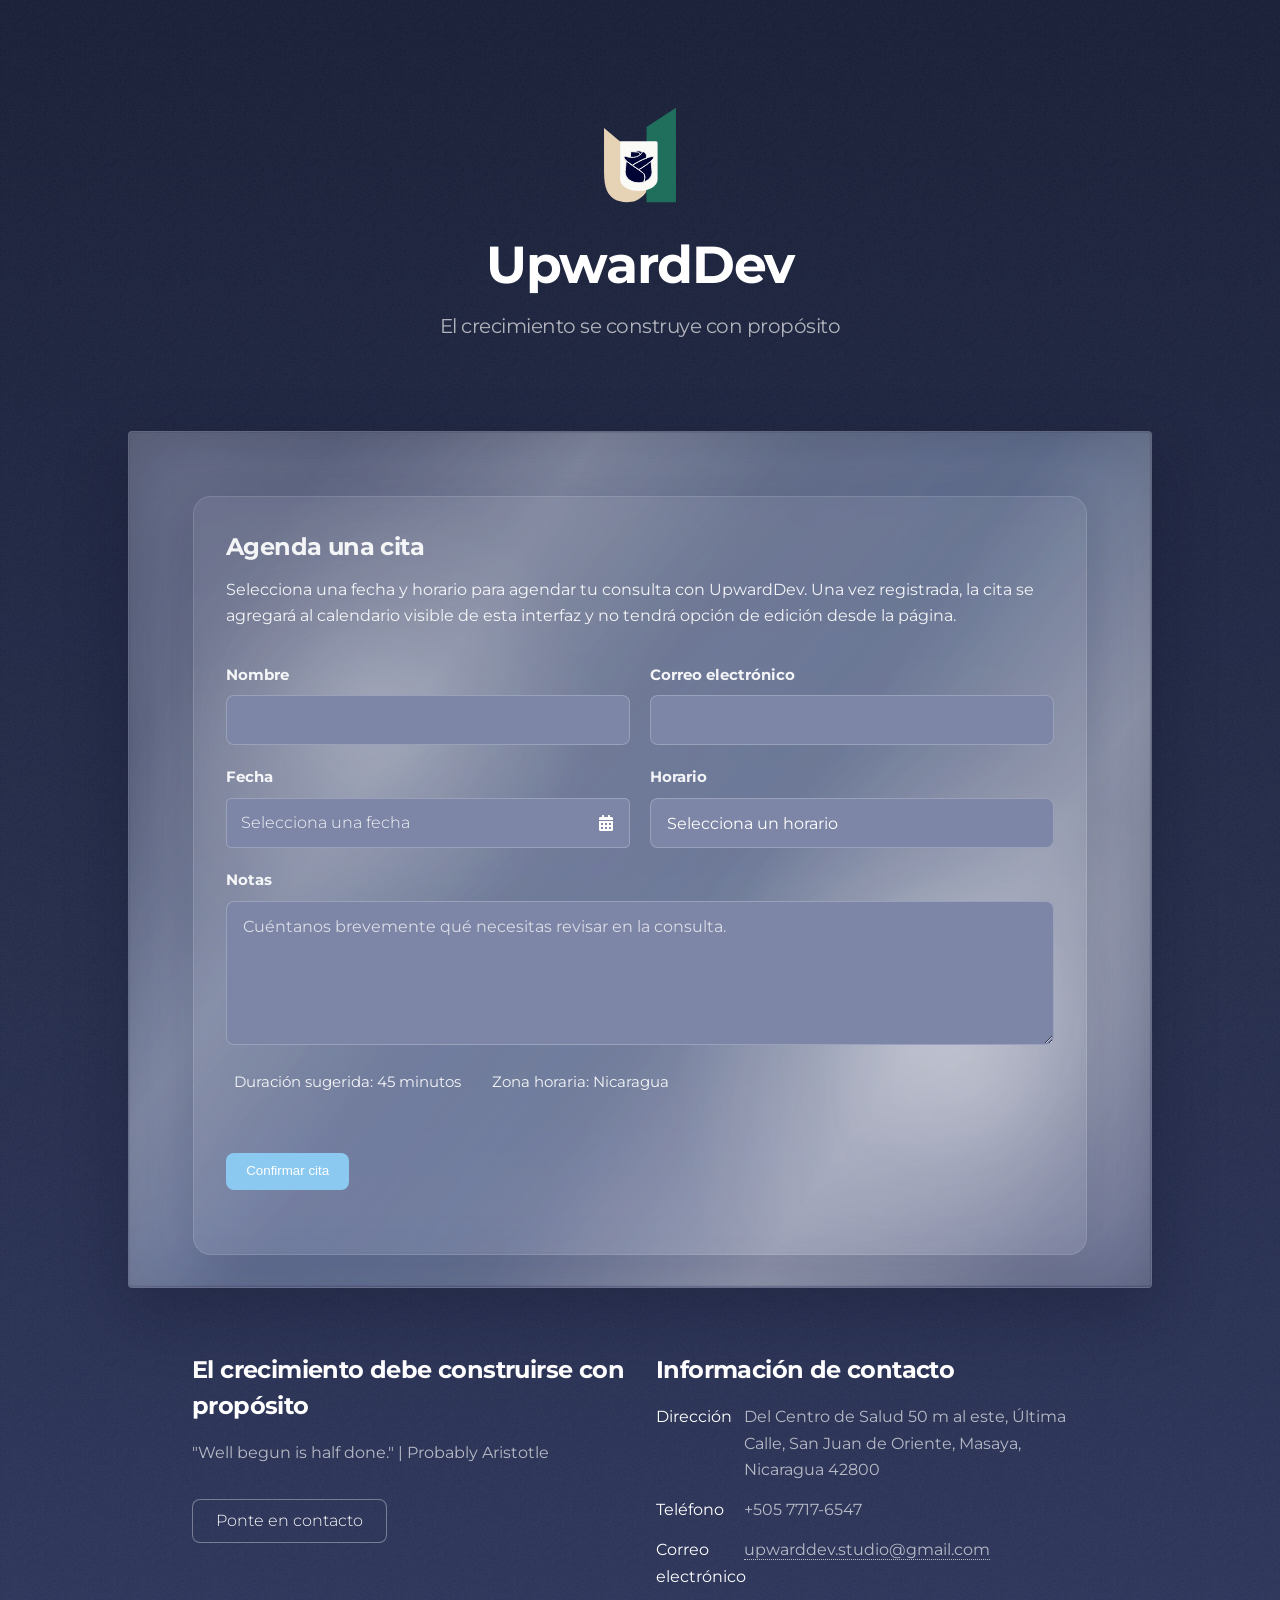
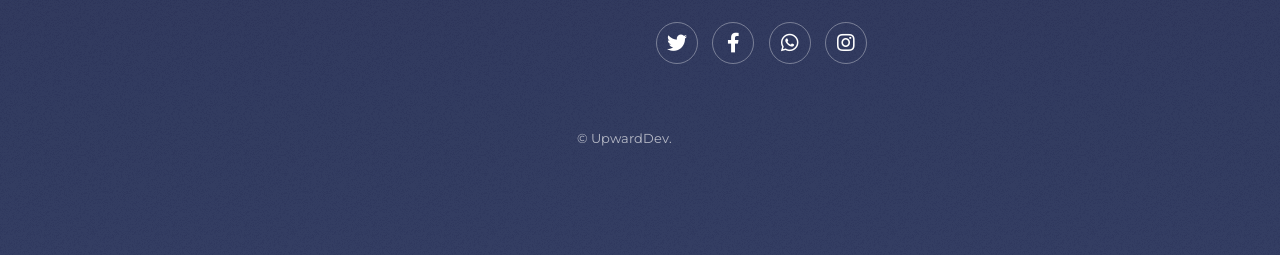
==== commit eb150035: "Schedule appt" ====
--- a/book-a-consultation.html
+++ b/book-a-consultation.html
@@ -15,15 +15,18 @@
 		<link rel="icon" type="image/svg+xml" href="images/UpwardDev SVG.svg" />
 		<link rel="stylesheet" href="assets/css/main.css" />
 		<style>
+			:root {
+				--booking-solid-bg: #7d86a6;
+				--booking-solid-bg-dark: #5d678b;
+				--booking-border: rgba(255, 255, 255, 0.22);
+				--booking-text: #ffffff;
+			}
+
 			.booking-shell {
-				display: grid;
-				grid-template-columns: minmax(0, 1.55fr) minmax(18rem, 1fr);
-				gap: 2.5rem;
-				align-items: start;
-			}
-
-			.booking-panel,
-			.booking-summary {
+				display: block;
+			}
+
+			.booking-panel {
 				background: rgba(255, 255, 255, 0.06);
 				border: 1px solid rgba(255, 255, 255, 0.12);
 				border-radius: 18px;
@@ -58,50 +61,224 @@
 				color: rgba(255, 255, 255, 0.92);
 			}
 
-			.booking-field input,
-			.booking-field select,
-			.booking-field textarea {
+			.booking-panel .booking-field input,
+			.booking-panel .booking-field select,
+			.booking-panel .booking-field textarea,
+			.booking-panel .booking-date-trigger {
 				width: 100%;
-			}
-
-			.booking-field input[type="date"] {
+				background: var(--booking-solid-bg) !important;
+				border: solid 1px var(--booking-border) !important;
+				box-shadow: none !important;
+				color: var(--booking-text) !important;
+			}
+
+			.booking-field input[type="text"],
+			.booking-field input[type="email"],
+			.booking-field select {
+				height: 3.1em;
+				min-height: 3.1em;
+				line-height: 3.1em;
+			}
+
+			.booking-date {
+				position: relative;
+			}
+
+			.booking-date-trigger {
+				width: 100%;
+				height: 3.1em;
+				min-height: 3.1em;
+				padding: 0 3.25em 0 0.9em;
+				border-radius: 0.325rem;
+				border: solid 1px var(--booking-border) !important;
+				background: var(--booking-solid-bg) !important;
+				color: var(--booking-text) !important;
+				box-shadow: none;
+				display: flex;
+				align-items: center;
+				text-align: left;
+				font-size: 1em;
+				font-family: inherit;
+				position: relative;
+				cursor: pointer;
+			}
+
+			.booking-date-trigger::after {
+				content: '\f073';
+				font-family: 'Font Awesome 5 Free';
+				font-weight: 900;
+				position: absolute;
+				right: 1em;
+				top: 50%;
+				transform: translateY(-50%);
+				color: var(--booking-text);
+			}
+
+			.booking-date-trigger.is-empty {
+				color: var(--booking-text);
+			}
+
+			.booking-date-panel {
+				position: absolute;
+				top: calc(100% + 0.65rem);
+				left: 0;
+				width: min(100%, 23rem);
+				padding: 0.85rem;
+				border-radius: 0.9rem;
+				border: 1px solid var(--booking-border);
+				background: var(--booking-solid-bg-dark) !important;
+				box-shadow: 0 20px 40px rgba(9, 12, 28, 0.28);
+				display: none;
+				z-index: 20;
+			}
+
+			.booking-date-panel.is-open {
+				display: block;
+			}
+
+			.booking-date-header {
+				display: flex;
+				align-items: center;
+				justify-content: space-between;
+				margin-bottom: 0.7rem;
+				gap: 0.6rem;
+			}
+
+			.booking-date-header button {
 				-webkit-appearance: none;
 				-moz-appearance: none;
 				appearance: none;
-				display: block;
-				height: 3.1em;
-				min-height: 3.1em;
-				padding: 0 1em;
-				border-radius: 0.325rem;
-				border: solid 1px rgba(255, 255, 255, 0.18);
-				background: rgba(255, 255, 255, 0.06);
-				color: #ffffff;
-				box-shadow: inset 0 0 0 1px rgba(255, 255, 255, 0.04);
-				color-scheme: dark;
-			}
-
-			.booking-field input[type="date"]::-webkit-datetime-edit,
-			.booking-field input[type="date"]::-webkit-datetime-edit-fields-wrapper,
-			.booking-field input[type="date"]::-webkit-datetime-edit-text,
-			.booking-field input[type="date"]::-webkit-datetime-edit-month-field,
-			.booking-field input[type="date"]::-webkit-datetime-edit-day-field,
-			.booking-field input[type="date"]::-webkit-datetime-edit-year-field {
-				color: #ffffff;
-			}
-
-			.booking-field input[type="date"]::-webkit-calendar-picker-indicator {
-				filter: invert(1) brightness(1.2);
-				opacity: 0.85;
+				min-width: 0;
+				border: 0;
+				background: #4f597e;
+				color: var(--booking-text);
+				width: 1.8rem;
+				height: 1.8rem;
+				border-radius: 999px;
+				line-height: 1;
+				padding: 0;
+				box-shadow: none;
+				text-transform: none;
+				letter-spacing: 0;
 				cursor: pointer;
 			}
 
-			.booking-field input[type="date"]::-webkit-date-and-time-value {
-				text-align: left;
+			.booking-date-month {
+				font-size: 0.88rem;
+				font-weight: 700;
+				text-transform: capitalize;
+				color: var(--booking-text);
+			}
+
+			.booking-date-weekdays,
+			.booking-date-grid {
+				display: grid;
+				grid-template-columns: repeat(7, minmax(0, 1fr));
+				gap: 0.35rem;
+			}
+
+			.booking-date-weekdays {
+				margin-bottom: 0.35rem;
+			}
+
+			.booking-date-weekdays span {
+				text-align: center;
+				font-size: 0.66rem;
+				font-weight: 700;
+				letter-spacing: 0.04em;
+				color: rgba(255, 255, 255, 0.8);
+				text-transform: uppercase;
+			}
+
+			.booking-date-day {
+				-webkit-appearance: none;
+				-moz-appearance: none;
+				appearance: none;
+				width: 100%;
+				min-width: 0;
+				height: 1.95rem;
+				border-radius: 0.6rem;
+				border: 0;
+				background: transparent;
+				padding: 0;
+				margin: 0;
+				box-shadow: none;
+				color: var(--booking-text);
+				font-size: 0.9rem;
+				font-family: inherit;
+				font-weight: 500;
+				line-height: 1;
+				letter-spacing: 0;
+				text-transform: none;
+				cursor: pointer;
+			}
+
+			.booking-date-day:hover,
+			.booking-date-day:focus {
+				background: #6d7799;
+				outline: none;
+			}
+
+			.booking-date-day.is-muted {
+				color: rgba(255, 255, 255, 0.28);
+				cursor: default;
+			}
+
+			.booking-date-day.is-disabled {
+				color: rgba(255, 255, 255, 0.22);
+				text-decoration: line-through;
+				cursor: not-allowed;
+			}
+
+			.booking-date-day.is-selected {
+				background: #8bc8f1;
+				color: #14204f;
+				font-weight: 700;
+			}
+
+			.booking-date-input {
+				position: absolute;
+				opacity: 0;
+				pointer-events: none;
 			}
 
 			.booking-field textarea {
 				min-height: 9rem;
 				resize: vertical;
+			}
+
+			.booking-panel .booking-field input::placeholder,
+			.booking-panel .booking-field textarea::placeholder {
+				color: rgba(255, 255, 255, 0.85) !important;
+				opacity: 1 !important;
+			}
+
+			.booking-panel .booking-field select {
+				background-image: none !important;
+				padding-right: 3em;
+			}
+
+			.booking-panel .booking-field select,
+			.booking-panel .booking-field select option {
+				color: var(--booking-text) !important;
+				background: var(--booking-solid-bg) !important;
+			}
+
+			.booking-panel .booking-field input:focus,
+			.booking-panel .booking-field select:focus,
+			.booking-panel .booking-field textarea:focus,
+			.booking-panel .booking-date-trigger:focus {
+				border-color: rgba(255, 255, 255, 0.4) !important;
+				box-shadow: 0 0 0 1px rgba(255, 255, 255, 0.12) !important;
+			}
+
+			.booking-panel #booking-notes {
+				color: #ffffff !important;
+			}
+
+			.booking-panel #booking-notes::placeholder {
+				color: rgba(255, 255, 255, 0.72) !important;
+				opacity: 1 !important;
 			}
 
 			.booking-meta {
@@ -113,54 +290,6 @@
 				list-style: none;
 				color: rgba(255, 255, 255, 0.72);
 				font-size: 0.95rem;
-			}
-
-			.booking-summary p {
-				margin-bottom: 1.25rem;
-			}
-
-			.booking-list {
-				margin: 0;
-				padding: 0;
-				list-style: none;
-				display: grid;
-				gap: 0.9rem;
-			}
-
-			.booking-list li {
-				padding: 1rem 1.1rem;
-				border-radius: 14px;
-				background: rgba(28, 43, 143, 0.22);
-				border: 1px solid rgba(255, 255, 255, 0.08);
-			}
-
-			.booking-list strong {
-				display: block;
-				font-size: 1rem;
-				margin-bottom: 0.2rem;
-				color: #ffffff;
-			}
-
-			.booking-list span {
-				display: block;
-				font-size: 0.92rem;
-				color: rgba(255, 255, 255, 0.76);
-			}
-
-			.booking-empty {
-				padding: 1rem 1.1rem;
-				border-radius: 14px;
-				background: rgba(255, 255, 255, 0.04);
-				color: rgba(255, 255, 255, 0.72);
-			}
-
-			.booking-note {
-				margin-top: 1.25rem;
-				padding: 1rem 1.1rem;
-				border-left: 3px solid rgba(255, 255, 255, 0.4);
-				background: rgba(255, 255, 255, 0.04);
-				color: rgba(255, 255, 255, 0.78);
-				font-size: 0.92rem;
 			}
 
 			.booking-status {
@@ -220,19 +349,12 @@
 				margin-bottom: 1.5rem;
 			}
 
-			@media screen and (max-width: 980px) {
-				.booking-shell {
-					grid-template-columns: 1fr;
-				}
-			}
-
 			@media screen and (max-width: 736px) {
 				.booking-grid {
 					grid-template-columns: 1fr;
 				}
 
-				.booking-panel,
-				.booking-summary {
+				.booking-panel {
 					padding: 1.5rem;
 				}
 			}
@@ -258,7 +380,7 @@
 							<section id="content" class="main">
 								<div class="booking-shell">
 									<div class="booking-panel">
-										<h2>Reserva una cita</h2>
+										<h2>Agenda una cita</h2>
 										<p class="lead">Selecciona una fecha y horario para agendar tu consulta con UpwardDev. Una vez registrada, la cita se agregará al calendario visible de esta interfaz y no tendrá opción de edición desde la página.</p>
 										<form id="booking-form">
 											<div class="booking-grid">
@@ -272,7 +394,27 @@
 												</div>
 												<div class="booking-field">
 													<label for="booking-date">Fecha</label>
-													<input type="date" id="booking-date" name="date" required />
+													<div class="booking-date" id="booking-date-picker">
+														<input type="hidden" id="booking-date" name="date" required />
+														<button type="button" class="booking-date-trigger is-empty" id="booking-date-trigger" aria-haspopup="dialog" aria-expanded="false">Selecciona una fecha</button>
+														<div class="booking-date-panel" id="booking-date-panel">
+															<div class="booking-date-header">
+																<button type="button" id="booking-date-prev" aria-label="Mes anterior">&lsaquo;</button>
+																<div class="booking-date-month" id="booking-date-month"></div>
+																<button type="button" id="booking-date-next" aria-label="Mes siguiente">&rsaquo;</button>
+															</div>
+															<div class="booking-date-weekdays">
+																<span>Do</span>
+																<span>Lu</span>
+																<span>Ma</span>
+																<span>Mi</span>
+																<span>Ju</span>
+																<span>Vi</span>
+																<span>Sa</span>
+															</div>
+															<div class="booking-date-grid" id="booking-date-grid"></div>
+														</div>
+													</div>
 												</div>
 												<div class="booking-field">
 													<label for="booking-time">Horario</label>
@@ -301,14 +443,6 @@
 											</ul>
 										</form>
 									</div>
-									<aside class="booking-summary">
-										<h3>Fechas reservadas</h3>
-										<p>Las citas registradas aquí se muestran en modo lectura para evitar cambios desde la página.</p>
-										<ul class="booking-list" id="booking-list"></ul>
-										<div class="booking-note">
-											Esta versión guarda la agenda en el navegador local. Para correo automático real y disponibilidad compartida para todos los visitantes, hace falta conectar esta página a un backend y una base de datos.
-										</div>
-									</aside>
 								</div>
 							</section>
 
@@ -350,8 +484,8 @@
 					<div class="booking-check">
 						<span class="icon solid fa-check"></span>
 					</div>
-					<h3 id="booking-modal-title">You are all set</h3>
-					<p>Please check your email for confirmation for the appt.</p>
+					<h3 id="booking-modal-title">Todo listo</h3>
+					<p>Por favor revisa tu correo electr&oacute;nico para la confirmaci&oacute;n de la cita.</p>
 					<ul class="actions special">
 						<li><button type="button" class="button" id="booking-modal-close">Cerrar</button></li>
 					</ul>
@@ -369,17 +503,24 @@
 				(function () {
 					var form = document.getElementById('booking-form');
 					var dateInput = document.getElementById('booking-date');
+					var datePicker = document.getElementById('booking-date-picker');
+					var dateTrigger = document.getElementById('booking-date-trigger');
+					var datePanel = document.getElementById('booking-date-panel');
+					var dateGrid = document.getElementById('booking-date-grid');
+					var dateMonth = document.getElementById('booking-date-month');
+					var datePrev = document.getElementById('booking-date-prev');
+					var dateNext = document.getElementById('booking-date-next');
 					var status = document.getElementById('booking-status');
-					var list = document.getElementById('booking-list');
 					var modal = document.getElementById('booking-modal');
 					var modalClose = document.getElementById('booking-modal-close');
 					var storageKey = 'upwarddev-bookings';
 
-					if (!form || !dateInput || !status || !list || !modal || !modalClose) return;
+					if (!form || !dateInput || !datePicker || !dateTrigger || !datePanel || !dateGrid || !dateMonth || !datePrev || !dateNext || !status || !modal || !modalClose) return;
 
 					var today = new Date();
+					var todayMidnight = new Date(today.getFullYear(), today.getMonth(), today.getDate());
 					var isoToday = new Date(today.getTime() - today.getTimezoneOffset() * 60000).toISOString().split('T')[0];
-					dateInput.min = isoToday;
+					var visibleMonth = new Date(today.getFullYear(), today.getMonth(), 1);
 
 					function getBookings() {
 						try {
@@ -405,21 +546,104 @@
 						});
 					}
 
-					function renderBookings() {
-						var bookings = getBookings().sort(function (a, b) {
-							var left = a.date + 'T' + a.time;
-							var right = b.date + 'T' + b.time;
-							return left.localeCompare(right);
+					function formatDateShort(dateValue) {
+						var parts = dateValue.split('-');
+						if (parts.length !== 3) return 'Selecciona una fecha';
+						var localDate = new Date(parts[0], parts[1] - 1, parts[2]);
+						return localDate.toLocaleDateString('es-NI', {
+							day: '2-digit',
+							month: '2-digit',
+							year: 'numeric'
 						});
-
-						if (!bookings.length) {
-							list.innerHTML = '<li class="booking-empty">Aún no hay citas guardadas en este navegador.</li>';
-							return;
+					}
+
+					function getBookedSlots() {
+						return getBookings().map(function (item) {
+							return item.date;
+						});
+					}
+
+					function openDatePanel() {
+						datePanel.classList.add('is-open');
+						dateTrigger.setAttribute('aria-expanded', 'true');
+					}
+
+					function closeDatePanel() {
+						datePanel.classList.remove('is-open');
+						dateTrigger.setAttribute('aria-expanded', 'false');
+					}
+
+					function syncDateTrigger() {
+						if (dateInput.value) {
+							dateTrigger.textContent = formatDateShort(dateInput.value);
+							dateTrigger.classList.remove('is-empty');
+						} else {
+							dateTrigger.textContent = 'Selecciona una fecha';
+							dateTrigger.classList.add('is-empty');
 						}
-
-						list.innerHTML = bookings.map(function (booking) {
-							return '<li><strong>' + formatDate(booking.date) + '</strong><span>' + booking.time + ' | ' + booking.name + '</span><span>' + booking.email + '</span></li>';
-						}).join('');
+					}
+
+					function sameDate(a, b) {
+						return a.getFullYear() === b.getFullYear() && a.getMonth() === b.getMonth() && a.getDate() === b.getDate();
+					}
+
+					function toIso(date) {
+						return new Date(date.getTime() - date.getTimezoneOffset() * 60000).toISOString().split('T')[0];
+					}
+
+					function renderCalendar() {
+						var bookedDates = getBookedSlots();
+						var year = visibleMonth.getFullYear();
+						var month = visibleMonth.getMonth();
+						var monthLabel = visibleMonth.toLocaleDateString('es-NI', { month: 'long', year: 'numeric' });
+						var firstDay = new Date(year, month, 1);
+						var startDay = firstDay.getDay();
+						var daysInMonth = new Date(year, month + 1, 0).getDate();
+
+						dateMonth.textContent = monthLabel;
+						dateGrid.innerHTML = '';
+
+						for (var i = 0; i < startDay; i++) {
+							var spacer = document.createElement('button');
+							spacer.type = 'button';
+							spacer.className = 'booking-date-day is-muted';
+							spacer.disabled = true;
+							spacer.textContent = '';
+							dateGrid.appendChild(spacer);
+						}
+
+						for (var day = 1; day <= daysInMonth; day++) {
+							var current = new Date(year, month, day);
+							var currentIso = toIso(current);
+							var isPast = current < todayMidnight;
+							var isBooked = bookedDates.indexOf(currentIso) !== -1;
+							var isSelected = dateInput.value === currentIso;
+							var button = document.createElement('button');
+							button.type = 'button';
+							button.className = 'booking-date-day';
+							button.textContent = String(day);
+
+							if (isPast || isBooked) {
+								button.classList.add('is-disabled');
+								button.disabled = true;
+							}
+
+							if (isSelected) {
+								button.classList.add('is-selected');
+							}
+
+							button.addEventListener('click', function (value, dateObj) {
+								return function () {
+									dateInput.value = value;
+									visibleMonth = new Date(dateObj.getFullYear(), dateObj.getMonth(), 1);
+									syncDateTrigger();
+									renderCalendar();
+									closeDatePanel();
+								};
+							}(currentIso, current));
+
+							dateGrid.appendChild(button);
+						}
 					}
 
 					function showStatus(message) {
@@ -439,6 +663,30 @@
 					modalClose.addEventListener('click', hideModal);
 					modal.addEventListener('click', function (event) {
 						if (event.target === modal) hideModal();
+					});
+
+					dateTrigger.addEventListener('click', function () {
+						if (datePanel.classList.contains('is-open')) {
+							closeDatePanel();
+						} else {
+							openDatePanel();
+						}
+					});
+
+					datePrev.addEventListener('click', function () {
+						visibleMonth = new Date(visibleMonth.getFullYear(), visibleMonth.getMonth() - 1, 1);
+						renderCalendar();
+					});
+
+					dateNext.addEventListener('click', function () {
+						visibleMonth = new Date(visibleMonth.getFullYear(), visibleMonth.getMonth() + 1, 1);
+						renderCalendar();
+					});
+
+					document.addEventListener('click', function (event) {
+						if (!datePicker.contains(event.target)) {
+							closeDatePanel();
+						}
 					});
 
 					form.addEventListener('submit', function (event) {
@@ -471,13 +719,16 @@
 
 						bookings.push(booking);
 						saveBookings(bookings);
-						renderBookings();
 						form.reset();
-						dateInput.min = isoToday;
+						dateInput.value = '';
+						visibleMonth = new Date(todayMidnight.getFullYear(), todayMidnight.getMonth(), 1);
+						syncDateTrigger();
+						renderCalendar();
 						showModal();
 					});
 
-					renderBookings();
+					syncDateTrigger();
+					renderCalendar();
 				})();
 			</script>
 			<script src="assets/js/main.js"></script>
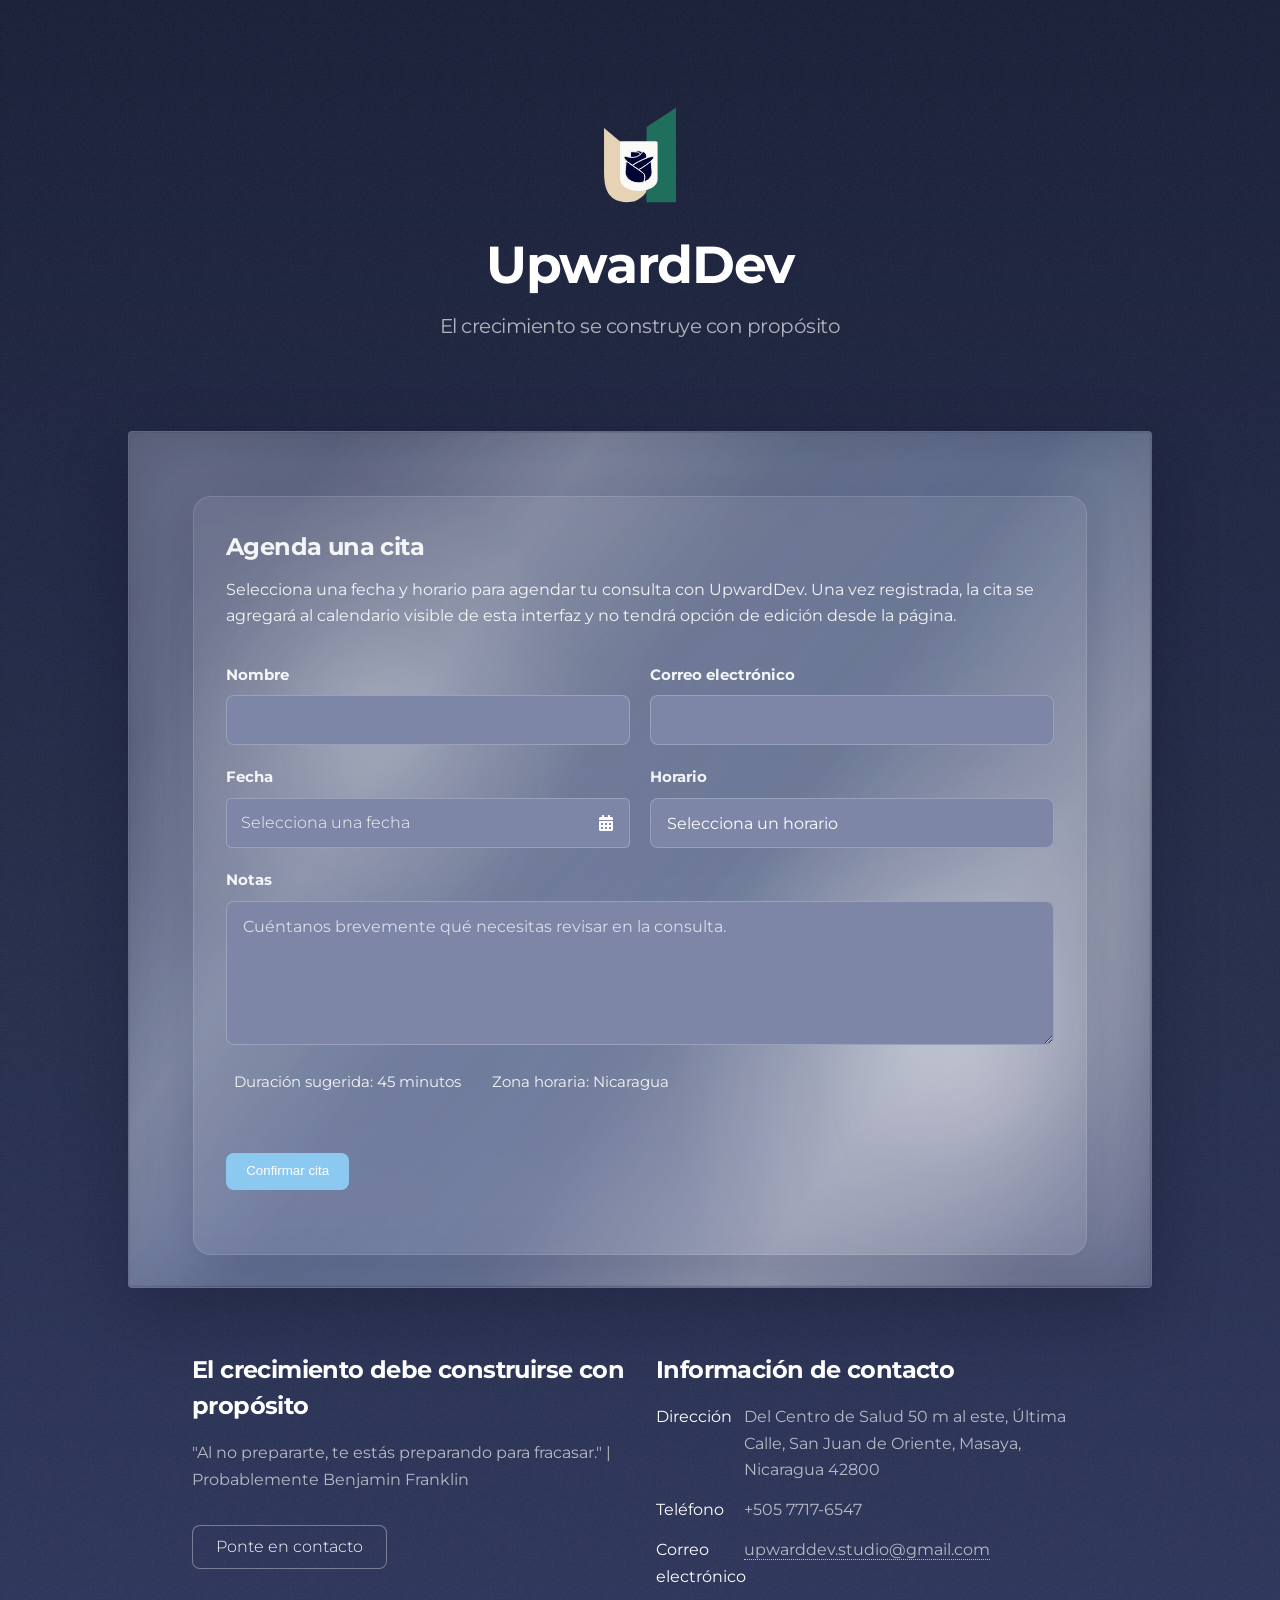
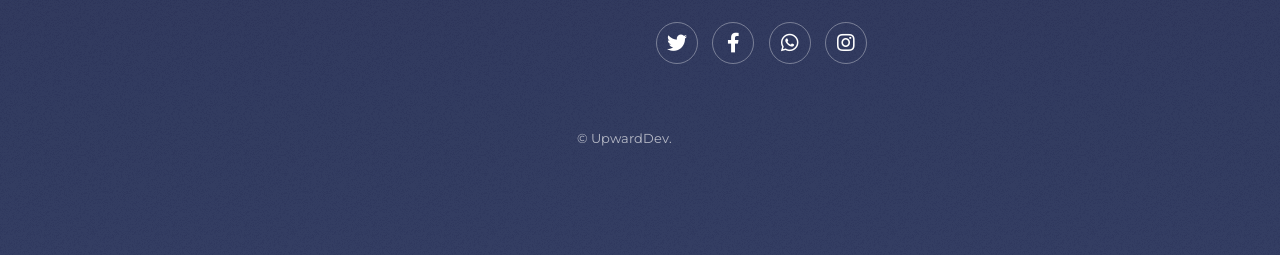
==== commit 5b5293ca: "UI update" ====
--- a/book-a-consultation.html
+++ b/book-a-consultation.html
@@ -361,7 +361,7 @@
 		</style>
 		<noscript><link rel="stylesheet" href="assets/css/noscript.css" /></noscript>
 	</head>
-	<body class="is-preload">
+	<body class="is-preload subpage">
 
 		<!-- Wrapper -->
 			<div id="wrapper">
@@ -372,6 +372,10 @@
 						<h1>UpwardDev</h1>
 						<p>El crecimiento se construye con propósito</p>
 					</header>
+
+					<a href="index.html" class="subpage-nav-logo" aria-label="Volver al inicio">
+						<img src="images/UpwardDev SVG.svg" alt="UpwardDev" />
+					</a>
 
 				<!-- Main -->
 					<div id="main">
--- a/assets/css/main.css
+++ b/assets/css/main.css
@@ -3327,6 +3327,49 @@
 
 /* Nav */
 
+	.subpage-nav-logo {
+		-moz-transition: opacity 0.2s ease, -moz-transform 0.2s ease;
+		-webkit-transition: opacity 0.2s ease, -webkit-transform 0.2s ease;
+		-ms-transition: opacity 0.2s ease, -ms-transform 0.2s ease;
+		transition: opacity 0.2s ease, transform 0.2s ease;
+		position: fixed;
+		top: 0;
+		left: 50%;
+		display: inline-flex;
+		align-items: center;
+		justify-content: center;
+		width: 64em;
+		max-width: calc(100% - 4em);
+		padding: 0.5em 1em;
+		height: 3.9em;
+		background-color: rgba(247, 247, 247, 0.95);
+		border-top-left-radius: 0;
+		border-top-right-radius: 0;
+		opacity: 0;
+		pointer-events: none;
+		z-index: 10000;
+		-moz-transform: translate3d(-50%, -0.35em, 0);
+		-webkit-transform: translate3d(-50%, -0.35em, 0);
+		-ms-transform: translate3d(-50%, -0.35em, 0);
+		transform: translate3d(-50%, -0.35em, 0);
+	}
+
+		.subpage-nav-logo img {
+			display: block;
+			width: 2.9em;
+			height: 2.9em;
+			object-fit: contain;
+		}
+
+		body.subpage-logo-visible .subpage-nav-logo {
+			opacity: 1;
+			pointer-events: auto;
+			-moz-transform: translate3d(-50%, 0, 0);
+			-webkit-transform: translate3d(-50%, 0, 0);
+			-ms-transform: translate3d(-50%, 0, 0);
+			transform: translate3d(-50%, 0, 0);
+		}
+
 	#nav {
 		-moz-transition: background-color 0.2s ease, border-top-left-radius 0.2s ease, border-top-right-radius 0.2s ease, padding 0.2s ease;
 		-webkit-transition: background-color 0.2s ease, border-top-left-radius 0.2s ease, border-top-right-radius 0.2s ease, padding 0.2s ease;
@@ -3343,6 +3386,7 @@
 		border-top-right-radius: 0.25em;
 		cursor: default;
 		text-align: center;
+		overflow: hidden;
 	}
 
 		#nav input, #nav select, #nav textarea {
@@ -3377,6 +3421,35 @@
 		#nav + #main {
 			margin-top: 4.25em;
 		}
+
+		#nav .nav-logo {
+			-moz-transition: opacity 0.2s ease, -moz-transform 0.2s ease;
+			-webkit-transition: opacity 0.2s ease, -webkit-transform 0.2s ease;
+			-ms-transition: opacity 0.2s ease, -ms-transform 0.2s ease;
+			transition: opacity 0.2s ease, transform 0.2s ease;
+			position: absolute;
+			left: 1.5em;
+			top: 50%;
+			display: inline-flex;
+			align-items: center;
+			justify-content: center;
+			width: 2.9em;
+			height: 2.9em;
+			opacity: 0;
+			pointer-events: none;
+			border: 0;
+			-moz-transform: translate3d(-0.35em, -50%, 0);
+			-webkit-transform: translate3d(-0.35em, -50%, 0);
+			-ms-transform: translate3d(-0.35em, -50%, 0);
+			transform: translate3d(-0.35em, -50%, 0);
+		}
+
+			#nav .nav-logo img {
+				display: block;
+				width: 100%;
+				height: 100%;
+				object-fit: contain;
+			}
 
 		#nav ul {
 			margin: 0;
@@ -3429,6 +3502,15 @@
 			z-index: 10000;
 		}
 
+			#nav.alt .nav-logo {
+				opacity: 1;
+				pointer-events: auto;
+				-moz-transform: translate3d(0, -50%, 0);
+				-webkit-transform: translate3d(0, -50%, 0);
+				-ms-transform: translate3d(0, -50%, 0);
+				transform: translate3d(0, -50%, 0);
+			}
+
 			#nav.alt ul li {
 				margin: 0 0.175em;
 			}
@@ -3438,6 +3520,10 @@
 				}
 
 		@media screen and (max-width: 736px) {
+
+			.subpage-nav-logo {
+				display: none;
+			}
 
 			#nav {
 				display: none;
